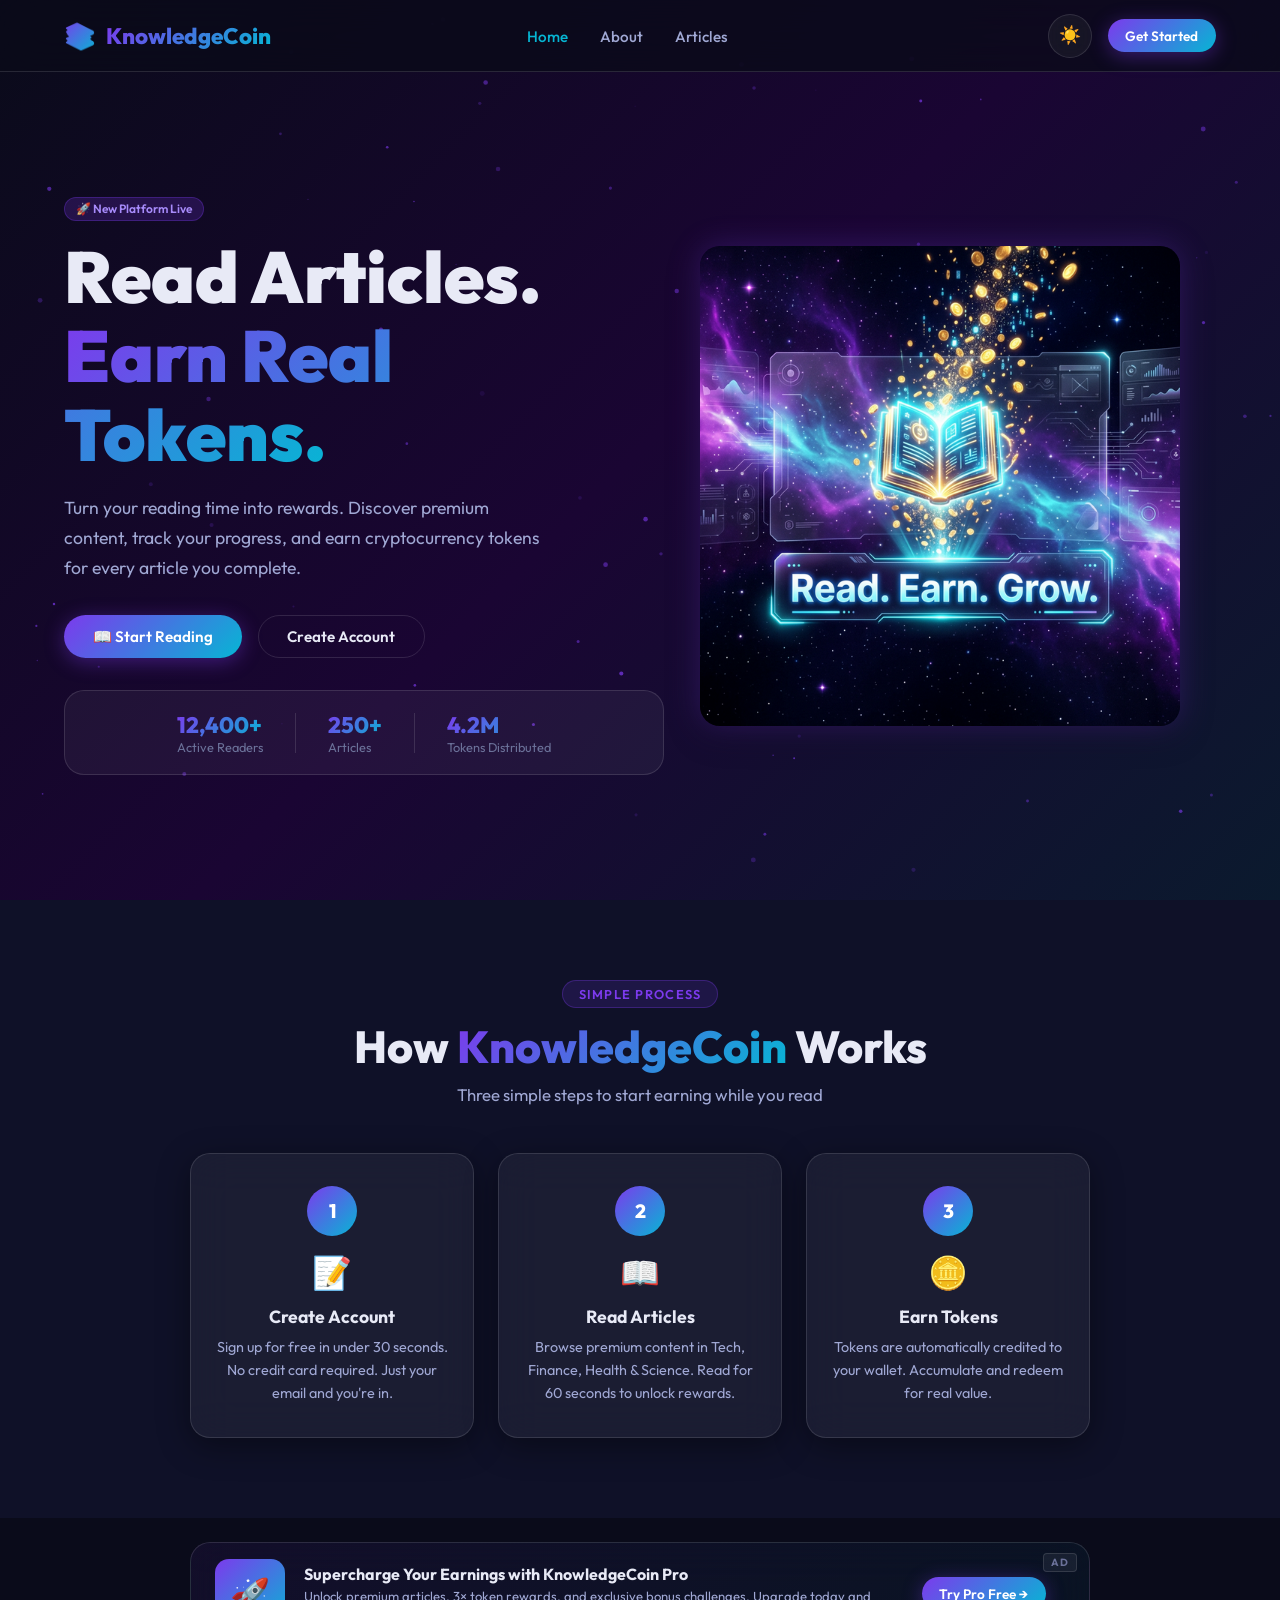
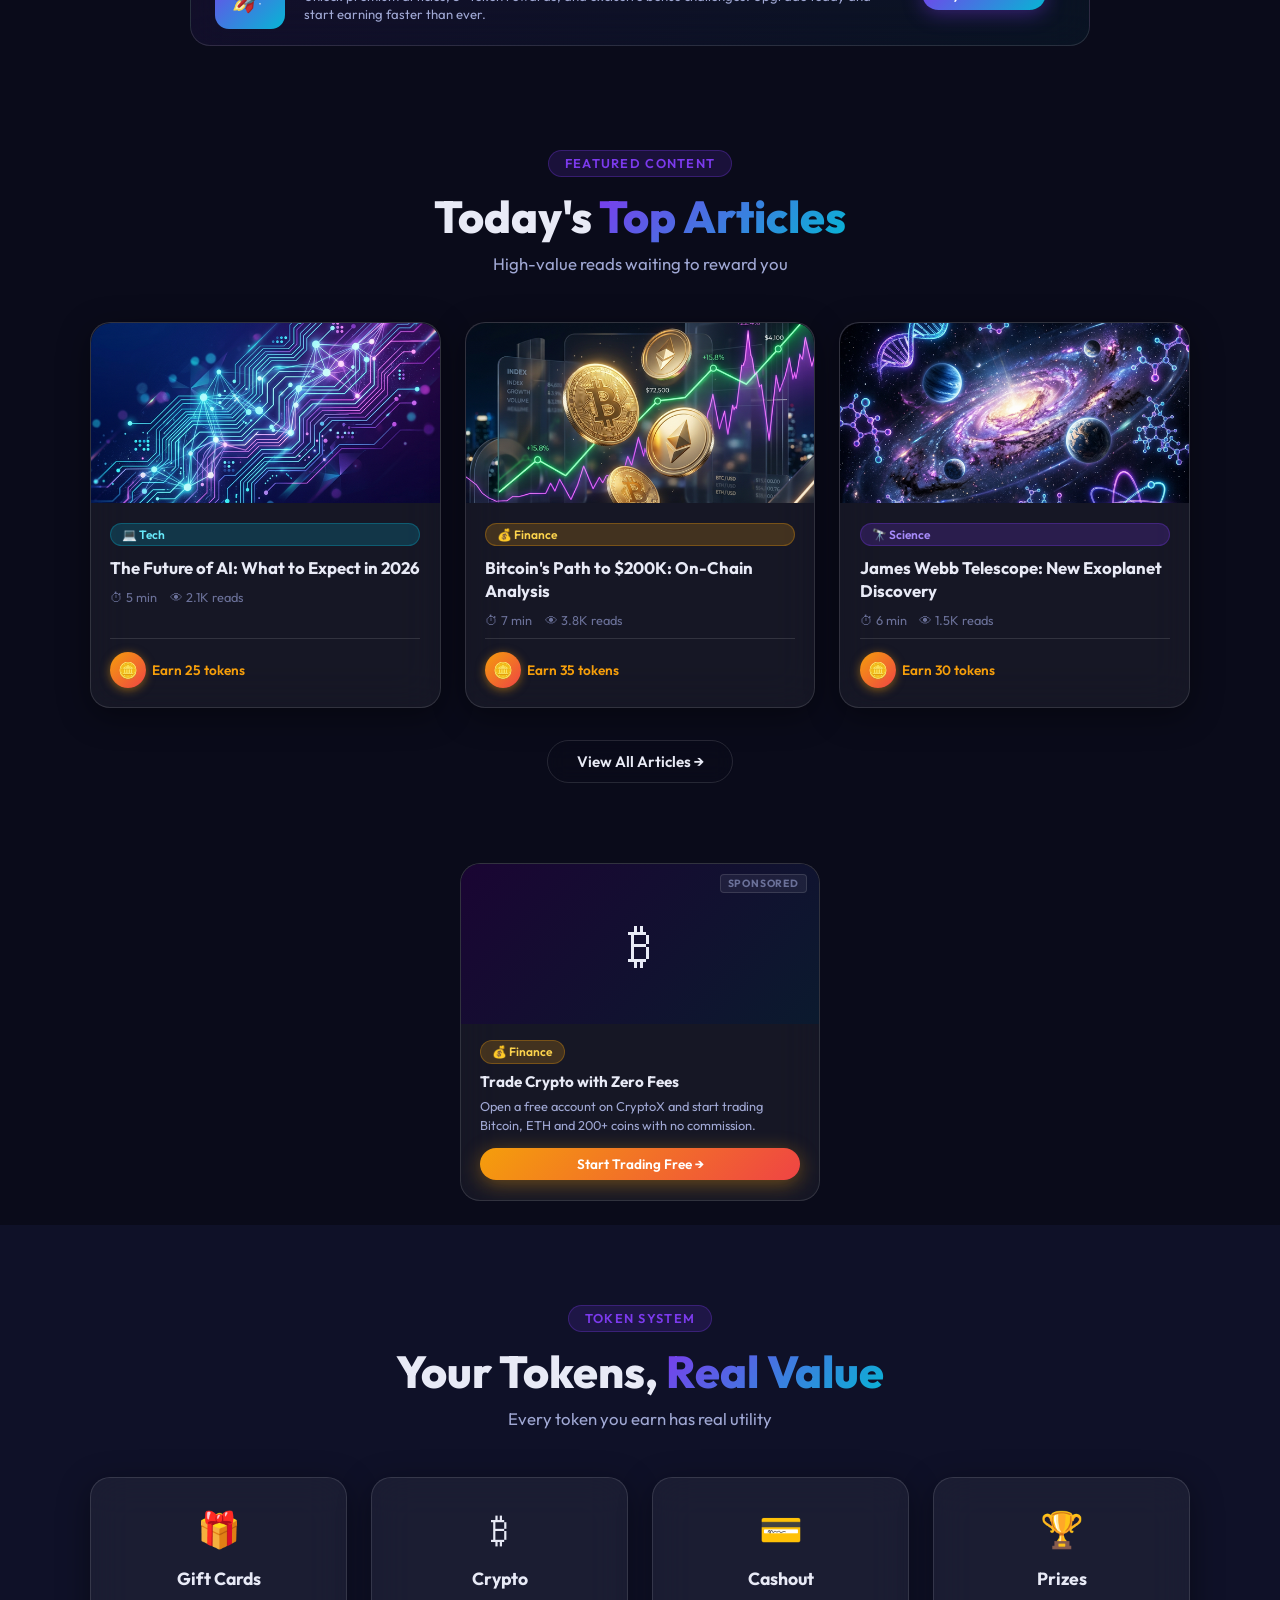
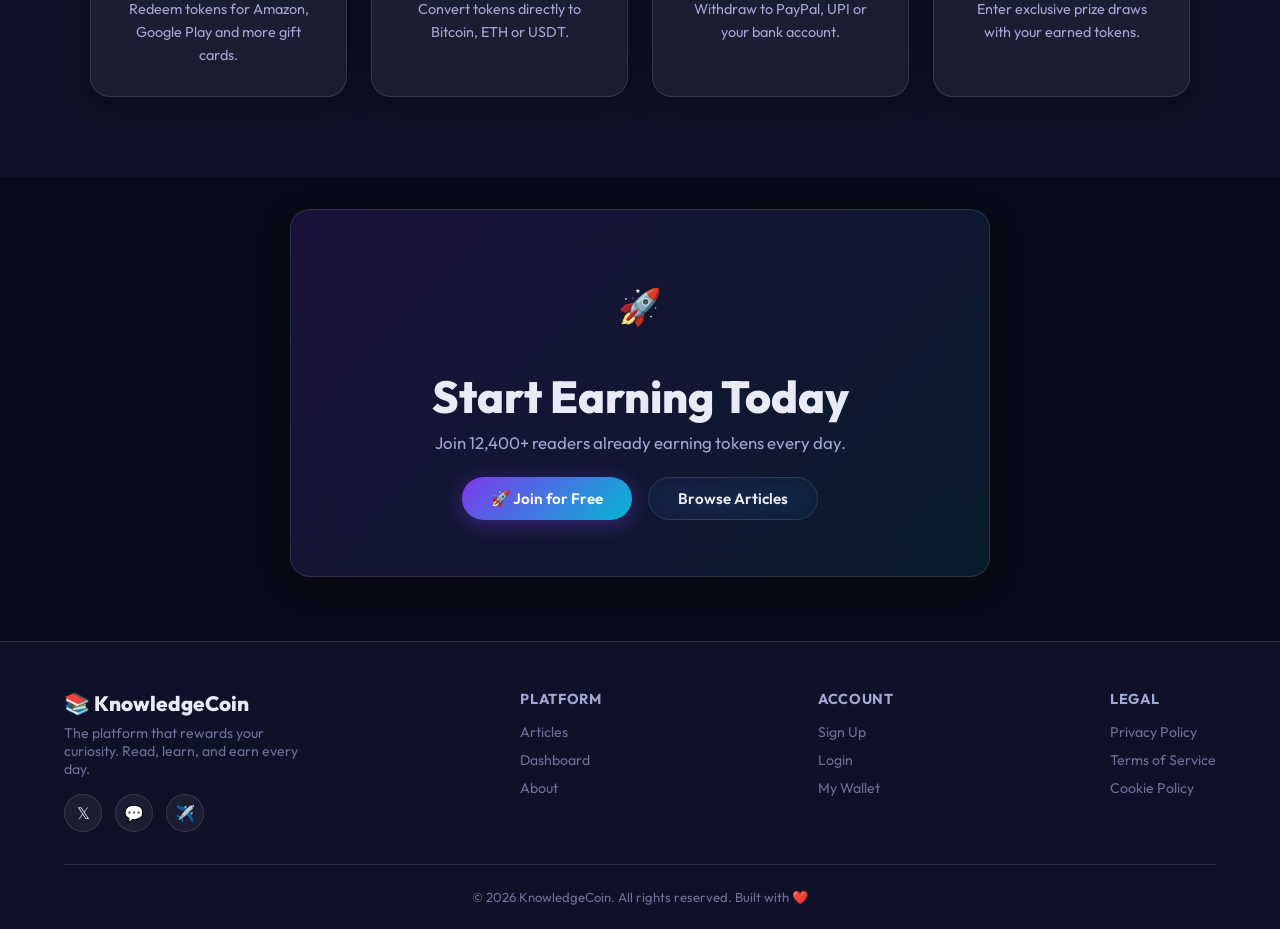
==== index.html @ c3eacf13 "Initial commit of Read2Earn website with AdSense integration" ====
<!DOCTYPE html>
<html lang="en" data-theme="dark">
<head>
  <meta charset="UTF-8" />
  <meta name="viewport" content="width=device-width, initial-scale=1.0" />
  <title>KnowledgeCoin — Read. Earn. Grow.</title>
  <meta name="description" content="Read articles and earn real tokens. Join KnowledgeCoin and get rewarded for every minute you spend reading." />
  <link rel="stylesheet" href="style.css" />
  <script src="js/theme.js"></script>
  <!-- Google AdSense Auto-Ads (Replace ca-pub with yours) -->
  <script async src="https://pagead2.googlesyndication.com/pagead/js/adsbygoogle.js?client=ca-pub-XXXXXXXXXXXXXXXX" crossorigin="anonymous"></script>
</head>
<body>

<!-- ── NAV ─────────────────────────────────────── -->
<nav class="nav">
  <a class="nav-brand" href="index.html">
    <span class="logo-icon">📚</span>
    <span>KnowledgeCoin</span>
  </a>
  <ul class="nav-links" id="nav-links">
    <li><a href="index.html" class="active">Home</a></li>
    <li><a href="about.html">About</a></li>
    <li><a href="articles.html">Articles</a></li>
    <li><a href="dashboard.html" id="nav-dashboard">Dashboard</a></li>
    <li><a href="#" id="nav-logout" style="color:#f87171">Logout</a></li>
  </ul>
  <div class="nav-actions">
    <button class="theme-btn" id="theme-btn" onclick="toggleTheme()" title="Toggle Theme">☀️</button>
    <a href="auth.html" class="btn btn-primary btn-sm" id="nav-login">Get Started</a>
    <div class="hamburger" id="hamburger"><span></span><span></span><span></span></div>
  </div>
</nav>

<!-- ── HERO ─────────────────────────────────────── -->
<section class="hero">
  <canvas id="hero-canvas"></canvas>
  <div class="hero-content slide-up">
    <div class="hero-tag">
      <span class="badge badge-purple">🚀 New Platform Live</span>
    </div>
    <h1>Read Articles.<br><span class="gradient-text">Earn Real Tokens.</span></h1>
    <p>Turn your reading time into rewards. Discover premium content, track your progress, and earn cryptocurrency tokens for every article you complete.</p>
    <div class="hero-actions">
      <a href="articles.html" class="btn btn-primary">📖 Start Reading</a>
      <a href="auth.html"     class="btn btn-outline">Create Account</a>
    </div>
    <div class="mt-4">
      <div class="stats-bar">
        <div class="stat-item">
          <div>
            <div class="stat-val gradient-text">12,400+</div>
            <div class="stat-lbl">Active Readers</div>
          </div>
        </div>
        <div class="stat-divider"></div>
        <div class="stat-item">
          <div>
            <div class="stat-val gradient-text">250+</div>
            <div class="stat-lbl">Articles</div>
          </div>
        </div>
        <div class="stat-divider"></div>
        <div class="stat-item">
          <div>
            <div class="stat-val gradient-text">4.2M</div>
            <div class="stat-lbl">Tokens Distributed</div>
          </div>
        </div>
      </div>
    </div>
  </div>
  <div class="hero-visual">
    <div class="hero-img-wrap">
      <img src="images/hero_banner.png" alt="KnowledgeCoin Platform" />
    </div>
  </div>
</section>

<!-- ── HOW IT WORKS ──────────────────────────────── -->
<section class="section" style="background: var(--bg-alt);">
  <div class="section-header">
    <span class="section-label">Simple Process</span>
    <h2 class="section-title">How <span class="gradient-text">KnowledgeCoin</span> Works</h2>
    <p class="section-subtitle">Three simple steps to start earning while you read</p>
  </div>
  <div class="grid-3" style="max-width:900px;margin:0 auto;">
    <div class="glass-card step-card">
      <div class="step-num">1</div>
      <div class="step-icon">📝</div>
      <h3>Create Account</h3>
      <p>Sign up for free in under 30 seconds. No credit card required. Just your email and you're in.</p>
    </div>
    <div class="glass-card step-card">
      <div class="step-num">2</div>
      <div class="step-icon">📖</div>
      <h3>Read Articles</h3>
      <p>Browse premium content in Tech, Finance, Health & Science. Read for 60 seconds to unlock rewards.</p>
    </div>
    <div class="glass-card step-card">
      <div class="step-num">3</div>
      <div class="step-icon">🪙</div>
      <h3>Earn Tokens</h3>
      <p>Tokens are automatically credited to your wallet. Accumulate and redeem for real value.</p>
    </div>
  </div>
</section>

<!-- ── AD: LEADERBOARD BANNER (between How-It-Works & Articles) ── -->
<!-- Replace data-ad-client and data-ad-slot with your AdSense/AdMob IDs -->
<div class="ad-section">
  <div class="ad-wrap ad-leaderboard" onclick="window.open('#','_blank')" style="cursor:pointer;">
    <span class="ad-label">Ad</span>
    <div class="ad-icon">🚀</div>
    <div class="ad-content">
      <div class="ad-title">Supercharge Your Earnings with KnowledgeCoin Pro</div>
      <div class="ad-desc">Unlock premium articles, 3× token rewards, and exclusive bonus challenges. Upgrade today and start earning faster than ever.</div>
    </div>
    <div class="ad-cta">
      <a href="auth.html" class="btn btn-primary btn-sm">Try Pro Free →</a>
    </div>
    <!-- Real AdSense Slot -->
    <ins class="adsbygoogle"
         style="display:block"
         data-ad-client="ca-pub-XXXXXXXXXXXXXXXX"
         data-ad-slot="XXXXXXXXXX"
         data-ad-format="auto"
         data-full-width-responsive="true"></ins>
    <script>
         (adsbygoogle = window.adsbygoogle || []).push({});
    </script>
  </div>
</div>

<!-- ── FEATURED ARTICLES PREVIEW ─────────────────── -->
<section class="section">
  <div class="section-header">
    <span class="section-label">Featured Content</span>
    <h2 class="section-title">Today's <span class="gradient-text">Top Articles</span></h2>
    <p class="section-subtitle">High-value reads waiting to reward you</p>
  </div>
  <div class="grid-3" style="max-width:1100px;margin:0 auto 2rem;">
    <a href="reader.html?id=art1" class="glass-card article-card">
      <div class="card-img-wrap"><img src="images/article_tech.png" class="card-img" alt="Tech article" /></div>
      <div class="card-body">
        <span class="badge badge-cyan">💻 Tech</span>
        <div class="card-title">The Future of AI: What to Expect in 2026</div>
        <div class="card-meta"><span>⏱ 5 min</span><span>👁 2.1K reads</span></div>
        <div class="card-reward"><div class="coin">🪙</div><span>Earn 25 tokens</span></div>
      </div>
    </a>
    <a href="reader.html?id=art2" class="glass-card article-card">
      <div class="card-img-wrap"><img src="images/article_finance.png" class="card-img" alt="Finance article" /></div>
      <div class="card-body">
        <span class="badge badge-gold">💰 Finance</span>
        <div class="card-title">Bitcoin's Path to $200K: On-Chain Analysis</div>
        <div class="card-meta"><span>⏱ 7 min</span><span>👁 3.8K reads</span></div>
        <div class="card-reward"><div class="coin">🪙</div><span>Earn 35 tokens</span></div>
      </div>
    </a>
    <a href="reader.html?id=art3" class="glass-card article-card">
      <div class="card-img-wrap"><img src="images/article_science.png" class="card-img" alt="Science article" /></div>
      <div class="card-body">
        <span class="badge badge-purple">🔭 Science</span>
        <div class="card-title">James Webb Telescope: New Exoplanet Discovery</div>
        <div class="card-meta"><span>⏱ 6 min</span><span>👁 1.5K reads</span></div>
        <div class="card-reward"><div class="coin">🪙</div><span>Earn 30 tokens</span></div>
      </div>
    </a>
  </div>
  <div class="text-center">
    <a href="articles.html" class="btn btn-outline">View All Articles →</a>
  </div>
</section>

<!-- ── AD: RECTANGLE DISPLAY (between article grid & token section) ── -->
<div class="ad-section" style="padding-top:0;">
  <div class="ad-wrap ad-rectangle" onclick="window.open('#','_blank')" style="cursor:pointer;">
    <span class="ad-label">Sponsored</span>
    <div class="ad-img-placeholder">₿</div>
    <div class="ad-body">
      <div class="ad-badge"><span class="badge badge-gold">💰 Finance</span></div>
      <div class="ad-title">Trade Crypto with Zero Fees</div>
      <div class="ad-desc">Open a free account on CryptoX and start trading Bitcoin, ETH and 200+ coins with no commission.</div>
      <a href="#" class="btn btn-gold btn-sm w-full" style="justify-content:center;">Start Trading Free →</a>
    </div>
    <!-- Real AdSense Slot -->
    <ins class="adsbygoogle"
         style="display:block"
         data-ad-client="ca-pub-XXXXXXXXXXXXXXXX"
         data-ad-slot="YYYYYYYYYY"
         data-ad-format="rectangle"></ins>
    <script>
         (adsbygoogle = window.adsbygoogle || []).push({});
    </script>
  </div>
</div>

<!-- ── TOKEN HIGHLIGHTS ──────────────────────────── -->
<section class="section" style="background: var(--bg-alt);">
  <div class="section-header">
    <span class="section-label">Token System</span>
    <h2 class="section-title">Your Tokens, <span class="gradient-text">Real Value</span></h2>
    <p class="section-subtitle">Every token you earn has real utility</p>
  </div>
  <div class="grid-4" style="max-width:1100px;margin:0 auto;">
    <div class="glass-card feature-card text-center">
      <div class="feature-icon">🎁</div>
      <h3>Gift Cards</h3>
      <p>Redeem tokens for Amazon, Google Play and more gift cards.</p>
    </div>
    <div class="glass-card feature-card text-center">
      <div class="feature-icon">₿</div>
      <h3>Crypto</h3>
      <p>Convert tokens directly to Bitcoin, ETH or USDT.</p>
    </div>
    <div class="glass-card feature-card text-center">
      <div class="feature-icon">💳</div>
      <h3>Cashout</h3>
      <p>Withdraw to PayPal, UPI or your bank account.</p>
    </div>
    <div class="glass-card feature-card text-center">
      <div class="feature-icon">🏆</div>
      <h3>Prizes</h3>
      <p>Enter exclusive prize draws with your earned tokens.</p>
    </div>
  </div>
</section>

<!-- ── CTA BANNER ────────────────────────────────── -->
<section class="section" style="padding-top:2rem;padding-bottom:4rem;">
  <div class="glass-card" style="padding:3.5rem;text-align:center;max-width:700px;margin:0 auto;background:linear-gradient(135deg, rgba(124,58,237,0.15), rgba(6,182,212,0.1));">
    <div class="coin-xl flex-center" style="margin:0 auto 1.5rem;">🚀</div>
    <h2 class="section-title">Start Earning Today</h2>
    <p class="section-subtitle mt-1">Join 12,400+ readers already earning tokens every day.</p>
    <div class="mt-3" style="display:flex;gap:1rem;justify-content:center;flex-wrap:wrap;">
      <a href="auth.html"     class="btn btn-primary">🚀 Join for Free</a>
      <a href="articles.html" class="btn btn-outline">Browse Articles</a>
    </div>
  </div>
</section>

<!-- ── FOOTER ────────────────────────────────────── -->
<footer class="footer">
  <div class="footer-top">
    <div class="footer-brand">
      <h3>📚 KnowledgeCoin</h3>
      <p>The platform that rewards your curiosity. Read, learn, and earn every day.</p>
      <div class="footer-social">
        <a class="social-btn" href="#" title="Twitter">𝕏</a>
        <a class="social-btn" href="#" title="Discord">💬</a>
        <a class="social-btn" href="#" title="Telegram">✈️</a>
      </div>
    </div>
    <div class="footer-col">
      <h4>Platform</h4>
      <ul>
        <li><a href="articles.html">Articles</a></li>
        <li><a href="dashboard.html">Dashboard</a></li>
        <li><a href="about.html">About</a></li>
      </ul>
    </div>
    <div class="footer-col">
      <h4>Account</h4>
      <ul>
        <li><a href="auth.html">Sign Up</a></li>
        <li><a href="auth.html">Login</a></li>
        <li><a href="dashboard.html">My Wallet</a></li>
      </ul>
    </div>
    <div class="footer-col">
      <h4>Legal</h4>
      <ul>
        <li><a href="#">Privacy Policy</a></li>
        <li><a href="#">Terms of Service</a></li>
        <li><a href="#">Cookie Policy</a></li>
      </ul>
    </div>
  </div>
  <div class="footer-bottom">
    <p>© 2026 KnowledgeCoin. All rights reserved. Built with ❤️</p>
  </div>
</footer>

<!-- ── AD: STICKY BOTTOM BANNER (mobile only) ── -->
<div class="ad-sticky-bottom" id="sticky-ad">
  <div class="ad-sticky-icon">🎓</div>
  <div class="ad-sticky-text">
    <div class="ad-title">Learn & Earn — Premium Courses</div>
    <div class="ad-desc">Sponsored · Enroll in 500+ expert-led courses and earn tokens</div>
  </div>
  <a href="#" class="btn btn-primary btn-sm">Enroll Free</a>
  <button class="ad-close" onclick="document.getElementById('sticky-ad').remove()" aria-label="Close ad">✕</button>
  <!-- Real AdSense Slot -->
  <ins class="adsbygoogle"
       style="display:inline-block;width:320px;height:50px"
       data-ad-client="ca-pub-XXXXXXXXXXXXXXXX"
       data-ad-slot="ZZZZZZZZZZ"></ins>
  <script>
       (adsbygoogle = window.adsbygoogle || []).push({});
  </script>
</div>

<script src="js/nav.js"></script>
<script>
// ── Particle Canvas ───────────────────────────────
const canvas = document.getElementById('hero-canvas');
const ctx = canvas.getContext('2d');
let particles = [];

function resize() { canvas.width = window.innerWidth; canvas.height = window.innerHeight; }
resize();
window.addEventListener('resize', resize);

for (let i = 0; i < 80; i++) {
  particles.push({
    x: Math.random() * window.innerWidth,
    y: Math.random() * window.innerHeight,
    r: Math.random() * 2 + 0.5,
    dx: (Math.random() - 0.5) * 0.4,
    dy: (Math.random() - 0.5) * 0.4,
    o: Math.random() * 0.6 + 0.1
  });
}

function drawParticles() {
  ctx.clearRect(0, 0, canvas.width, canvas.height);
  particles.forEach(p => {
    ctx.beginPath();
    ctx.arc(p.x, p.y, p.r, 0, Math.PI * 2);
    ctx.fillStyle = `rgba(124,58,237,${p.o})`;
    ctx.fill();
    p.x += p.dx; p.y += p.dy;
    if (p.x < 0 || p.x > canvas.width)  p.dx *= -1;
    if (p.y < 0 || p.y > canvas.height) p.dy *= -1;
  });
  requestAnimationFrame(drawParticles);
}
drawParticles();
</script>
</body>
</html>
---- style.css ----
@import url('https://fonts.googleapis.com/css2?family=Outfit:wght@300;400;500;600;700;800;900&display=swap');

/* ─── CSS TOKENS ────────────────────────────── */
:root {
  --bg-base:       #0a0b1a;
  --bg-alt:        #0f1128;
  --bg-card:       rgba(255,255,255,0.05);
  --border-glass:  rgba(255,255,255,0.12);
  --text-primary:  #e8eaf6;
  --text-secondary:#a0a8d4;
  --text-muted:    #6b7199;
  --accent-purple: #7c3aed;
  --accent-cyan:   #06b6d4;
  --accent-gold:   #f59e0b;
  --accent-pink:   #ec4899;
  --gradient-hero: linear-gradient(135deg, #0a0b1a 0%, #1a0533 50%, #0b1a2e 100%);
  --gradient-btn:  linear-gradient(135deg, #7c3aed, #06b6d4);
  --gradient-gold: linear-gradient(135deg, #f59e0b, #ef4444);
  --shadow-glow:   0 0 30px rgba(124,58,237,0.3);
  --shadow-card:   0 8px 32px rgba(0,0,0,0.4);
  --radius-card:   20px;
  --radius-btn:    50px;
  --nav-height:    72px;
  --transition:    0.3s cubic-bezier(0.4,0,0.2,1);
}

[data-theme="light"] {
  --bg-base:       #f0f2ff;
  --bg-alt:        #e8ecff;
  --bg-card:       rgba(255,255,255,0.7);
  --border-glass:  rgba(124,58,237,0.15);
  --text-primary:  #1a1a3e;
  --text-secondary:#4a4a8a;
  --text-muted:    #8888bb;
  --gradient-hero: linear-gradient(135deg, #e8ecff 0%, #f0e8ff 50%, #e8f4ff 100%);
  --shadow-glow:   0 0 30px rgba(124,58,237,0.15);
  --shadow-card:   0 8px 32px rgba(124,58,237,0.12);
}

/* ─── RESET ─────────────────────────────────── */
*, *::before, *::after { box-sizing: border-box; margin: 0; padding: 0; }
html { scroll-behavior: smooth; }
body {
  font-family: 'Outfit', sans-serif;
  background: var(--bg-base);
  color: var(--text-primary);
  min-height: 100vh;
  overflow-x: hidden;
  transition: background var(--transition), color var(--transition);
}
a { color: inherit; text-decoration: none; }
img { max-width: 100%; display: block; }
ul { list-style: none; }

/* ─── SCROLLBAR ──────────────────────────────── */
::-webkit-scrollbar { width: 6px; }
::-webkit-scrollbar-track { background: var(--bg-base); }
::-webkit-scrollbar-thumb { background: var(--accent-purple); border-radius: 3px; }

/* ─── NAV ────────────────────────────────────── */
.nav {
  position: fixed; top: 0; left: 0; right: 0; z-index: 1000;
  height: var(--nav-height);
  display: flex; align-items: center; justify-content: space-between;
  padding: 0 5%;
  background: rgba(10,11,26,0.8);
  backdrop-filter: blur(20px);
  border-bottom: 1px solid var(--border-glass);
  transition: background var(--transition);
}
[data-theme="light"] .nav { background: rgba(240,242,255,0.85); }

.nav-brand {
  display: flex; align-items: center; gap: 10px;
  font-size: 1.4rem; font-weight: 800;
}
.nav-brand .logo-icon { font-size: 1.6rem; }
.nav-brand span { background: var(--gradient-btn); -webkit-background-clip: text; -webkit-text-fill-color: transparent; }

.nav-links { display: flex; align-items: center; gap: 2rem; }
.nav-links a {
  font-size: 0.95rem; font-weight: 500; color: var(--text-secondary);
  transition: color var(--transition);
  position: relative; padding-bottom: 2px;
}
.nav-links a::after {
  content: ''; position: absolute; bottom: -2px; left: 0; width: 0; height: 2px;
  background: var(--gradient-btn); border-radius: 2px;
  transition: width var(--transition);
}
.nav-links a:hover { color: var(--text-primary); }
.nav-links a:hover::after { width: 100%; }
.nav-links a.active { color: var(--accent-cyan); }

.nav-actions { display: flex; align-items: center; gap: 1rem; }

/* Theme Toggle */
.theme-btn {
  width: 44px; height: 44px; border-radius: 50%;
  border: 1px solid var(--border-glass);
  background: var(--bg-card);
  cursor: pointer; display: flex; align-items: center; justify-content: center;
  font-size: 1.1rem; transition: all var(--transition);
  backdrop-filter: blur(10px);
}
.theme-btn:hover { background: var(--accent-purple); border-color: var(--accent-purple); transform: rotate(20deg); }

/* Hamburger */
.hamburger { display: none; flex-direction: column; gap: 5px; cursor: pointer; padding: 4px; }
.hamburger span { display: block; width: 24px; height: 2px; background: var(--text-primary); border-radius: 2px; transition: all var(--transition); }

/* ─── BUTTONS ────────────────────────────────── */
.btn {
  display: inline-flex; align-items: center; gap: 8px;
  padding: 0.7rem 1.8rem; border-radius: var(--radius-btn);
  font-family: 'Outfit', sans-serif; font-size: 0.95rem; font-weight: 600;
  cursor: pointer; border: none; transition: all var(--transition);
  text-decoration: none; white-space: nowrap;
}
.btn-primary {
  background: var(--gradient-btn);
  color: #fff;
  box-shadow: 0 4px 20px rgba(124,58,237,0.4);
}
.btn-primary:hover { transform: translateY(-2px); box-shadow: 0 8px 30px rgba(124,58,237,0.6); }

.btn-outline {
  background: transparent;
  color: var(--text-primary);
  border: 1px solid var(--border-glass);
  backdrop-filter: blur(10px);
}
.btn-outline:hover { border-color: var(--accent-cyan); color: var(--accent-cyan); background: rgba(6,182,212,0.08); }

.btn-gold {
  background: var(--gradient-gold);
  color: #fff;
  box-shadow: 0 4px 20px rgba(245,158,11,0.4);
}
.btn-gold:hover { transform: translateY(-2px); box-shadow: 0 8px 30px rgba(245,158,11,0.6); }

.btn-sm { padding: 0.45rem 1.1rem; font-size: 0.85rem; }

/* ─── GLASSMORPHISM CARD ─────────────────────── */
.glass-card {
  background: var(--bg-card);
  border: 1px solid var(--border-glass);
  border-radius: var(--radius-card);
  backdrop-filter: blur(20px);
  box-shadow: var(--shadow-card);
  transition: transform var(--transition), box-shadow var(--transition);
}
.glass-card:hover { transform: translateY(-4px); box-shadow: var(--shadow-glow), var(--shadow-card); }

/* ─── SECTION LAYOUT ─────────────────────────── */
.section { padding: 5rem 5%; }
.section-header { text-align: center; margin-bottom: 3rem; }
.section-label {
  display: inline-block; padding: 0.3rem 1rem; border-radius: 20px;
  background: rgba(124,58,237,0.15); border: 1px solid rgba(124,58,237,0.3);
  color: var(--accent-purple); font-size: 0.8rem; font-weight: 600;
  letter-spacing: 0.1em; text-transform: uppercase; margin-bottom: 0.8rem;
}
.section-title { font-size: clamp(1.8rem, 4vw, 2.8rem); font-weight: 800; line-height: 1.2; }
.section-subtitle { color: var(--text-secondary); margin-top: 0.6rem; font-size: 1.05rem; }

.gradient-text {
  background: var(--gradient-btn); -webkit-background-clip: text; -webkit-text-fill-color: transparent;
}

/* ─── GRID ───────────────────────────────────── */
.grid-3 { display: grid; grid-template-columns: repeat(3,1fr); gap: 1.5rem; }
.grid-4 { display: grid; grid-template-columns: repeat(4,1fr); gap: 1.5rem; }
.grid-2 { display: grid; grid-template-columns: repeat(2,1fr); gap: 1.5rem; }

/* ─── BADGE / TAG ────────────────────────────── */
.badge {
  display: inline-flex; align-items: center; gap: 4px;
  padding: 0.2rem 0.7rem; border-radius: 20px; font-size: 0.75rem; font-weight: 600;
}
.badge-purple { background: rgba(124,58,237,0.2); color: #a78bfa; border: 1px solid rgba(124,58,237,0.3); }
.badge-cyan   { background: rgba(6,182,212,0.2);  color: #67e8f9; border: 1px solid rgba(6,182,212,0.3); }
.badge-gold   { background: rgba(245,158,11,0.2); color: #fcd34d; border: 1px solid rgba(245,158,11,0.3); }
.badge-green  { background: rgba(16,185,129,0.2); color: #6ee7b7; border: 1px solid rgba(16,185,129,0.3); }
.badge-pink   { background: rgba(236,72,153,0.2); color: #f9a8d4; border: 1px solid rgba(236,72,153,0.3); }

/* ─── STATS BAR ──────────────────────────────── */
.stats-bar {
  display: flex; align-items: center; justify-content: center; flex-wrap: wrap;
  gap: 0.5rem 2rem; padding: 1.2rem 2rem;
  background: var(--bg-card); border: 1px solid var(--border-glass);
  border-radius: var(--radius-card); backdrop-filter: blur(20px);
}
.stat-item { display: flex; align-items: center; gap: 0.6rem; }
.stat-item .stat-val { font-size: 1.4rem; font-weight: 800; }
.stat-item .stat-lbl { font-size: 0.8rem; color: var(--text-muted); }
.stat-divider { width: 1px; height: 40px; background: var(--border-glass); }

/* ─── COIN / TOKEN ───────────────────────────── */
.coin {
  display: inline-flex; align-items: center; justify-content: center;
  width: 36px; height: 36px; border-radius: 50%;
  background: var(--gradient-gold);
  font-size: 1rem; font-weight: 800; color: #fff;
  box-shadow: 0 2px 10px rgba(245,158,11,0.5);
}
.coin-lg { width: 60px; height: 60px; font-size: 1.8rem; }
.coin-xl { width: 80px; height: 80px; font-size: 2.2rem; }

/* ─── PROGRESS BAR ───────────────────────────── */
.progress-track {
  width: 100%; height: 8px; background: rgba(255,255,255,0.08);
  border-radius: 4px; overflow: hidden;
}
.progress-fill {
  height: 100%; border-radius: 4px;
  background: var(--gradient-btn);
  transition: width 0.4s ease;
  position: relative;
}
.progress-fill::after {
  content: ''; position: absolute; right: 0; top: 0; bottom: 0;
  width: 12px; background: rgba(255,255,255,0.4); border-radius: 4px;
  animation: shimmer 1.5s infinite;
}
@keyframes shimmer { 0%,100%{opacity:0} 50%{opacity:1} }

/* Reading Progress (sticky) */
#reading-progress-bar {
  position: fixed; top: var(--nav-height); left: 0; z-index: 999;
  height: 4px; width: 0%; background: var(--gradient-btn);
  transition: width 0.1s linear;
}

/* ─── FLOATING POINTS POPUP ──────────────────── */
.points-popup {
  position: fixed; z-index: 9999;
  display: flex; align-items: center; gap: 6px;
  padding: 0.5rem 1.2rem; border-radius: 50px;
  background: var(--gradient-gold);
  color: #fff; font-weight: 700; font-size: 1rem;
  box-shadow: 0 4px 20px rgba(245,158,11,0.6);
  pointer-events: none;
  animation: floatUp 2s ease forwards;
}
@keyframes floatUp {
  0%   { opacity:0; transform: translateY(0) scale(0.8); }
  20%  { opacity:1; transform: translateY(-10px) scale(1.05); }
  80%  { opacity:1; transform: translateY(-60px) scale(1); }
  100% { opacity:0; transform: translateY(-80px) scale(0.9); }
}

/* ─── ARTICLE CARD ───────────────────────────── */
.article-card {
  display: flex; flex-direction: column; overflow: hidden;
  cursor: pointer;
}
.article-card .card-img {
  width: 100%; height: 180px; object-fit: cover;
  border-radius: var(--radius-card) var(--radius-card) 0 0;
  transition: transform 0.4s ease;
}
.article-card:hover .card-img { transform: scale(1.04); }
.card-img-wrap { overflow: hidden; border-radius: var(--radius-card) var(--radius-card) 0 0; }
.article-card .card-body { padding: 1.2rem; flex: 1; display: flex; flex-direction: column; gap: 0.6rem; }
.article-card .card-title { font-size: 1.05rem; font-weight: 700; line-height: 1.4; }
.article-card .card-meta { display: flex; align-items: center; gap: 0.8rem; font-size: 0.8rem; color: var(--text-muted); flex-wrap: wrap; }
.article-card .card-reward { display: flex; align-items: center; gap: 6px; margin-top: auto; padding-top: 0.8rem; border-top: 1px solid var(--border-glass); }
.article-card .card-reward span { font-size: 0.85rem; color: var(--accent-gold); font-weight: 600; }

/* ─── WALLET CARD ────────────────────────────── */
.wallet-card { padding: 2rem; text-align: center; }
.wallet-balance { font-size: 3rem; font-weight: 900; }
.wallet-label { color: var(--text-muted); font-size: 0.9rem; margin-top: 0.3rem; }
.wallet-change { display: inline-flex; align-items: center; gap: 4px; color: #6ee7b7; font-size: 0.85rem; font-weight: 600; margin-top: 0.5rem; }

/* ─── TIMER WIDGET ───────────────────────────── */
.timer-widget {
  display: inline-flex; align-items: center; gap: 10px;
  padding: 0.6rem 1.2rem; border-radius: 50px;
  background: var(--bg-card); border: 1px solid var(--border-glass);
  backdrop-filter: blur(10px);
  font-size: 0.9rem; color: var(--text-secondary);
}
.timer-widget .timer-val { font-weight: 700; color: var(--accent-cyan); font-size: 1rem; }

/* ─── FORM ───────────────────────────────────── */
.form-group { display: flex; flex-direction: column; gap: 0.4rem; }
.form-label { font-size: 0.9rem; font-weight: 600; color: var(--text-secondary); }
.form-input {
  width: 100%; padding: 0.85rem 1.1rem;
  background: rgba(255,255,255,0.06); border: 1px solid var(--border-glass);
  border-radius: 12px; color: var(--text-primary);
  font-family: 'Outfit', sans-serif; font-size: 0.95rem;
  transition: border-color var(--transition), box-shadow var(--transition);
  outline: none;
}
.form-input:focus { border-color: var(--accent-purple); box-shadow: 0 0 0 3px rgba(124,58,237,0.15); }
.form-input::placeholder { color: var(--text-muted); }
.form-error { font-size: 0.8rem; color: #f87171; display: none; }
.form-error.show { display: block; }

/* ─── TABS ───────────────────────────────────── */
.tab-strip { display: flex; gap: 0.5rem; padding: 0.3rem; background: rgba(255,255,255,0.05); border-radius: 12px; }
.tab-btn {
  flex: 1; padding: 0.6rem 1rem; border-radius: 10px; border: none;
  background: transparent; color: var(--text-secondary);
  font-family: 'Outfit', sans-serif; font-weight: 600; font-size: 0.9rem;
  cursor: pointer; transition: all var(--transition);
}
.tab-btn.active { background: var(--gradient-btn); color: #fff; }

/* ─── CATEGORY FILTER ────────────────────────── */
.filter-bar { display: flex; gap: 0.6rem; flex-wrap: wrap; align-items: center; }
.filter-chip {
  padding: 0.4rem 1.1rem; border-radius: 50px; border: 1px solid var(--border-glass);
  background: var(--bg-card); color: var(--text-secondary);
  font-family: 'Outfit', sans-serif; font-size: 0.85rem; font-weight: 500;
  cursor: pointer; transition: all var(--transition); backdrop-filter: blur(10px);
}
.filter-chip:hover, .filter-chip.active { background: var(--accent-purple); border-color: var(--accent-purple); color: #fff; }

/* Search */
.search-wrap { position: relative; }
.search-input {
  padding: 0.65rem 1rem 0.65rem 2.6rem;
  background: var(--bg-card); border: 1px solid var(--border-glass);
  border-radius: 50px; color: var(--text-primary);
  font-family: 'Outfit', sans-serif; font-size: 0.9rem; width: 240px;
  outline: none; transition: border-color var(--transition);
}
.search-input:focus { border-color: var(--accent-cyan); }
.search-icon { position: absolute; left: 0.9rem; top: 50%; transform: translateY(-50%); font-size: 0.9rem; color: var(--text-muted); }

/* ─── HERO ───────────────────────────────────── */
.hero {
  min-height: 100vh; display: flex; align-items: center;
  background: var(--gradient-hero); position: relative; overflow: hidden;
  padding: 0 5%; padding-top: var(--nav-height);
}
#hero-canvas { position: absolute; inset: 0; pointer-events: none; }
.hero-content { position: relative; z-index: 1; max-width: 600px; }
.hero-content .hero-tag { margin-bottom: 1rem; }
.hero-content h1 { font-size: clamp(2.5rem, 6vw, 4.5rem); font-weight: 900; line-height: 1.1; margin-bottom: 1.2rem; }
.hero-content p { font-size: 1.1rem; color: var(--text-secondary); margin-bottom: 2rem; max-width: 480px; line-height: 1.7; }
.hero-actions { display: flex; gap: 1rem; flex-wrap: wrap; }

.hero-visual { position: relative; z-index: 1; flex: 1; display: flex; justify-content: center; align-items: center; }
.hero-img-wrap {
  width: clamp(280px, 40vw, 480px); border-radius: var(--radius-card);
  overflow: hidden; box-shadow: var(--shadow-glow), var(--shadow-card);
  animation: float 4s ease-in-out infinite;
}
@keyframes float { 0%,100%{transform:translateY(0)} 50%{transform:translateY(-16px)} }

/* ─── HOW IT WORKS ───────────────────────────── */
.step-card { padding: 2rem 1.5rem; text-align: center; }
.step-num {
  width: 50px; height: 50px; border-radius: 50%; margin: 0 auto 1rem;
  background: var(--gradient-btn); display: flex; align-items: center; justify-content: center;
  font-size: 1.2rem; font-weight: 800; color: #fff;
}
.step-icon { font-size: 2rem; margin-bottom: 0.8rem; }
.step-card h3 { font-size: 1.1rem; font-weight: 700; margin-bottom: 0.5rem; }
.step-card p { color: var(--text-secondary); font-size: 0.9rem; line-height: 1.6; }

/* ─── DASHBOARD ──────────────────────────────── */
.dash-grid { display: grid; grid-template-columns: repeat(auto-fit, minmax(220px,1fr)); gap: 1.2rem; }
.dash-stat-card { padding: 1.5rem; }
.dash-stat-card .ds-label { font-size: 0.8rem; color: var(--text-muted); text-transform: uppercase; letter-spacing: 0.05em; margin-bottom: 0.5rem; }
.dash-stat-card .ds-value { font-size: 2rem; font-weight: 800; }
.dash-stat-card .ds-sub { font-size: 0.85rem; color: var(--text-secondary); margin-top: 0.3rem; }
.ds-icon { font-size: 1.8rem; margin-bottom: 0.8rem; }

/* Activity Feed */
.activity-item {
  display: flex; align-items: center; gap: 1rem; padding: 0.9rem;
  background: var(--bg-card); border: 1px solid var(--border-glass);
  border-radius: 12px; margin-bottom: 0.6rem;
  transition: transform var(--transition);
}
.activity-item:hover { transform: translateX(4px); }
.activity-icon { font-size: 1.3rem; width: 38px; height: 38px; display: flex; align-items: center; justify-content: center; border-radius: 10px; background: rgba(124,58,237,0.15); flex-shrink: 0; }
.activity-info { flex: 1; }
.activity-info .ai-title { font-size: 0.9rem; font-weight: 600; }
.activity-info .ai-time { font-size: 0.78rem; color: var(--text-muted); margin-top: 2px; }
.activity-pts { font-weight: 700; color: var(--accent-gold); font-size: 0.9rem; white-space: nowrap; }

/* ─── ABOUT FEATURE CARD ─────────────────────── */
.feature-card { padding: 1.8rem; }
.feature-icon { font-size: 2.2rem; margin-bottom: 1rem; }
.feature-card h3 { font-size: 1.1rem; font-weight: 700; margin-bottom: 0.5rem; }
.feature-card p { color: var(--text-secondary); font-size: 0.9rem; line-height: 1.6; }

/* ─── AUTH PAGE ──────────────────────────────── */
.auth-page {
  min-height: 100vh; display: flex; align-items: center; justify-content: center;
  background: var(--gradient-hero); padding: 2rem 5%; padding-top: calc(var(--nav-height) + 2rem);
  position: relative; overflow: hidden;
}
.auth-box { width: 100%; max-width: 480px; padding: 2.5rem; }
.auth-logo { text-align: center; margin-bottom: 2rem; }
.auth-logo .logo-big { font-size: 2.5rem; margin-bottom: 0.5rem; }
.auth-logo h2 { font-size: 1.6rem; font-weight: 800; }
.auth-logo p { color: var(--text-muted); font-size: 0.9rem; margin-top: 0.3rem; }

/* ─── READER ─────────────────────────────────── */
.reader-layout { max-width: 760px; margin: 0 auto; padding: 2rem 5%; padding-top: calc(var(--nav-height) + 2rem); }
.reader-header { margin-bottom: 2rem; }
.reader-hero-img { width: 100%; border-radius: var(--radius-card); margin-bottom: 1.5rem; max-height: 360px; object-fit: cover; }
.reader-title { font-size: clamp(1.6rem, 4vw, 2.4rem); font-weight: 800; line-height: 1.3; margin-bottom: 1rem; }
.reader-meta { display: flex; align-items: center; gap: 1rem; flex-wrap: wrap; color: var(--text-muted); font-size: 0.9rem; }
.reader-body p { color: var(--text-secondary); line-height: 1.9; font-size: 1rem; margin-bottom: 1.5rem; }
.reader-body h2 { font-size: 1.4rem; font-weight: 700; margin: 2rem 0 1rem; }
.reader-toolbar {
  position: fixed; bottom: 1.5rem; left: 50%; transform: translateX(-50%);
  display: flex; align-items: center; gap: 1rem;
  padding: 0.8rem 1.5rem; border-radius: 50px;
  background: rgba(10,11,26,0.9); border: 1px solid var(--border-glass);
  backdrop-filter: blur(20px); box-shadow: var(--shadow-glow);
  z-index: 100;
}

/* ─── FOOTER ─────────────────────────────────── */
.footer {
  padding: 3rem 5% 1.5rem;
  border-top: 1px solid var(--border-glass);
  background: var(--bg-alt);
}
.footer-top { display: flex; gap: 3rem; flex-wrap: wrap; justify-content: space-between; margin-bottom: 2rem; }
.footer-brand h3 { font-size: 1.3rem; font-weight: 800; margin-bottom: 0.5rem; }
.footer-brand p { color: var(--text-muted); font-size: 0.88rem; max-width: 240px; }
.footer-col h4 { font-size: 0.9rem; font-weight: 700; margin-bottom: 0.8rem; color: var(--text-secondary); text-transform: uppercase; letter-spacing: 0.05em; }
.footer-col ul li { margin-bottom: 0.5rem; }
.footer-col ul li a { color: var(--text-muted); font-size: 0.88rem; transition: color var(--transition); }
.footer-col ul li a:hover { color: var(--accent-cyan); }
.footer-social { display: flex; gap: 0.8rem; margin-top: 1rem; }
.social-btn {
  width: 38px; height: 38px; border-radius: 50%;
  border: 1px solid var(--border-glass); background: var(--bg-card);
  display: flex; align-items: center; justify-content: center;
  font-size: 1rem; cursor: pointer; transition: all var(--transition);
  text-decoration: none;
}
.social-btn:hover { background: var(--accent-purple); border-color: var(--accent-purple); transform: translateY(-2px); }
.footer-bottom { text-align: center; padding-top: 1.5rem; border-top: 1px solid var(--border-glass); color: var(--text-muted); font-size: 0.82rem; }

/* ─── ANIMATIONS ─────────────────────────────── */
@keyframes pulse-glow { 0%,100%{box-shadow:0 0 20px rgba(124,58,237,0.3)} 50%{box-shadow:0 0 40px rgba(124,58,237,0.6)} }
@keyframes spin-coin { from{transform:rotateY(0deg)} to{transform:rotateY(360deg)} }
.spin-coin { animation: spin-coin 2s linear infinite; }

.fade-in { animation: fadeIn 0.6s ease forwards; }
.slide-up { animation: slideUp 0.6s ease forwards; }
@keyframes fadeIn { from{opacity:0} to{opacity:1} }
@keyframes slideUp { from{opacity:0; transform:translateY(24px)} to{opacity:1; transform:translateY(0)} }

/* ─── UTILITY ────────────────────────────────── */
.text-center { text-align: center; }
.text-gold    { color: var(--accent-gold); }
.text-cyan    { color: var(--accent-cyan); }
.text-muted   { color: var(--text-muted); }
.mt-1 { margin-top: 0.5rem; } .mt-2 { margin-top: 1rem; } .mt-3 { margin-top: 1.5rem; } .mt-4 { margin-top: 2rem; }
.mb-1 { margin-bottom: 0.5rem; } .mb-2 { margin-bottom: 1rem; }
.flex-center { display: flex; align-items: center; justify-content: center; }
.gap-1 { gap: 0.5rem; } .gap-2 { gap: 1rem; }
.hidden { display: none !important; }
.w-full { width: 100%; }
.divider { height: 1px; background: var(--border-glass); margin: 1.5rem 0; }

/* ─── RESPONSIVE ─────────────────────────────── */
@media (max-width: 1024px) {
  .grid-4 { grid-template-columns: repeat(2,1fr); }
  .grid-3 { grid-template-columns: repeat(2,1fr); }
}

@media (max-width: 768px) {
  .nav-links { display: none; position: fixed; top: var(--nav-height); left: 0; right: 0; bottom: 0; flex-direction: column; align-items: center; justify-content: center; background: rgba(10,11,26,0.97); backdrop-filter: blur(20px); gap: 2rem; font-size: 1.1rem; transition: opacity var(--transition); }
  [data-theme="light"] .nav-links { background: rgba(240,242,255,0.97); }
  .nav-links.open { display: flex; }
  .hamburger { display: flex; }
  .hero { flex-direction: column; text-align: center; justify-content: center; gap: 2rem; min-height: auto; padding-top: calc(var(--nav-height) + 3rem); padding-bottom: 3rem; }
  .hero-actions { justify-content: center; }
  .hero-visual { display: none; }
  .grid-3 { grid-template-columns: 1fr; }
  .grid-2 { grid-template-columns: 1fr; }
  .stat-divider { display: none; }
  .footer-top { flex-direction: column; gap: 2rem; }
  .search-input { width: 100%; }
  .filter-bar { gap: 0.4rem; }
}

@media (max-width: 480px) {
  .grid-4 { grid-template-columns: 1fr; }
  .section { padding: 3.5rem 4%; }
  .btn { padding: 0.65rem 1.4rem; font-size: 0.9rem; }
  .hero-content h1 { font-size: 2.2rem; }
}

/* ─── AD CARDS ───────────────────────────────── */

/* Shared ad wrapper */
.ad-wrap {
  position: relative;
  overflow: hidden;
  border-radius: var(--radius-card);
  background: var(--bg-card);
  border: 1px solid var(--border-glass);
  backdrop-filter: blur(20px);
  transition: box-shadow var(--transition);
}
.ad-wrap:hover { box-shadow: var(--shadow-glow); }

/* "Ad" disclosure label */
.ad-label {
  position: absolute; top: 10px; right: 12px;
  font-size: 0.65rem; font-weight: 700; letter-spacing: 0.08em;
  color: var(--text-muted); text-transform: uppercase;
  background: rgba(255,255,255,0.06);
  border: 1px solid var(--border-glass);
  padding: 2px 7px; border-radius: 4px;
  pointer-events: none; z-index: 2;
}

/* ── 1. LEADERBOARD BANNER (728×90) ── */
.ad-leaderboard {
  width: 100%; max-width: 900px; margin: 0 auto;
  display: flex; align-items: center; gap: 1.2rem;
  padding: 1rem 1.5rem;
  background: linear-gradient(135deg, rgba(124,58,237,0.08), rgba(6,182,212,0.05));
}
.ad-leaderboard .ad-icon {
  width: 70px; height: 70px; border-radius: 14px; flex-shrink: 0;
  background: var(--gradient-btn);
  display: flex; align-items: center; justify-content: center;
  font-size: 2rem;
}
.ad-leaderboard .ad-content { flex: 1; }
.ad-leaderboard .ad-title   { font-size: 1rem; font-weight: 700; margin-bottom: 3px; }
.ad-leaderboard .ad-desc    { font-size: 0.82rem; color: var(--text-secondary); line-height: 1.4; }
.ad-leaderboard .ad-cta     { flex-shrink: 0; }

/* Ad section wrapper (centered strip) */
.ad-section {
  padding: 1.5rem 5%;
  display: flex; justify-content: center; align-items: center;
}

/* ── 2. RECTANGLE / DISPLAY AD (300×250) ── */
.ad-rectangle {
  width: 100%; max-width: 360px;
  padding: 0;
  overflow: hidden;
}
.ad-rectangle .ad-img-placeholder {
  width: 100%; height: 160px;
  background: linear-gradient(135deg, #1a0533, #0b1a2e);
  display: flex; align-items: center; justify-content: center;
  font-size: 3rem;
}
.ad-rectangle .ad-body { padding: 1rem 1.2rem 1.2rem; }
.ad-rectangle .ad-badge { margin-bottom: 0.5rem; }
.ad-rectangle .ad-title { font-size: 0.95rem; font-weight: 700; margin-bottom: 0.4rem; }
.ad-rectangle .ad-desc  { font-size: 0.8rem; color: var(--text-secondary); margin-bottom: 0.8rem; line-height: 1.5; }

/* ── 3. NATIVE IN-FEED AD (fits article grid) ── */
.ad-native {
  display: flex; flex-direction: column; overflow: hidden;
  cursor: pointer; position: relative;
  background: linear-gradient(135deg, rgba(245,158,11,0.06), rgba(124,58,237,0.06));
}
.ad-native .card-img-wrap { position: relative; }
.ad-native .ad-native-img {
  width: 100%; height: 180px; object-fit: cover;
  border-radius: var(--radius-card) var(--radius-card) 0 0;
  background: linear-gradient(135deg, #0f1128 0%, #1a0533 100%);
  display: flex; align-items: center; justify-content: center;
  font-size: 3.5rem;
}
.ad-native .card-body     { padding: 1.2rem; display: flex; flex-direction: column; gap: 0.6rem; }
.ad-native .card-title    { font-size: 1rem; font-weight: 700; line-height: 1.4; }
.ad-native .card-meta     { font-size: 0.78rem; color: var(--text-muted); }
.ad-native .ad-native-cta {
  margin-top: auto; padding-top: 0.8rem;
  border-top: 1px solid var(--border-glass);
  display: flex; align-items: center; justify-content: space-between;
}
.ad-native .ad-native-cta span { font-size: 0.82rem; color: var(--accent-gold); font-weight: 600; }

/* ── 4. SIDEBAR / SMALL SQUARE AD ── */
.ad-sidebar {
  padding: 1.2rem; text-align: center;
  background: linear-gradient(135deg, rgba(6,182,212,0.08), rgba(124,58,237,0.06));
}
.ad-sidebar .ad-sidebar-icon { font-size: 2.5rem; margin-bottom: 0.6rem; }
.ad-sidebar .ad-title { font-size: 0.9rem; font-weight: 700; margin-bottom: 0.4rem; }
.ad-sidebar .ad-desc  { font-size: 0.78rem; color: var(--text-secondary); margin-bottom: 0.9rem; line-height: 1.5; }

/* ── 5. STICKY BOTTOM BANNER (mobile) ── */
.ad-sticky-bottom {
  position: fixed; bottom: 0; left: 0; right: 0; z-index: 500;
  display: flex; align-items: center; justify-content: space-between;
  gap: 1rem; padding: 0.7rem 1.2rem;
  background: rgba(10,11,26,0.95);
  border-top: 1px solid var(--border-glass);
  backdrop-filter: blur(20px);
  box-shadow: 0 -4px 20px rgba(0,0,0,0.4);
}
[data-theme="light"] .ad-sticky-bottom { background: rgba(240,242,255,0.95); }
.ad-sticky-bottom .ad-sticky-icon { font-size: 1.6rem; flex-shrink: 0; }
.ad-sticky-bottom .ad-sticky-text { flex: 1; }
.ad-sticky-bottom .ad-sticky-text .ad-title { font-size: 0.85rem; font-weight: 700; }
.ad-sticky-bottom .ad-sticky-text .ad-desc  { font-size: 0.75rem; color: var(--text-muted); }
.ad-sticky-bottom .ad-close {
  background: none; border: none; color: var(--text-muted);
  font-size: 1.1rem; cursor: pointer; padding: 4px; flex-shrink: 0;
  transition: color var(--transition);
}
.ad-sticky-bottom .ad-close:hover { color: var(--text-primary); }
/* Push page content above sticky banner on pages that have it */
.has-sticky-ad { padding-bottom: 72px; }

@media (min-width: 769px) {
  .ad-sticky-bottom { display: none; } /* only show on mobile */
}
@media (max-width: 480px) {
  .ad-leaderboard { flex-direction: column; text-align: center; }
  .ad-leaderboard .ad-cta { width: 100%; }
  .ad-leaderboard .ad-cta .btn { width: 100%; justify-content: center; }
}
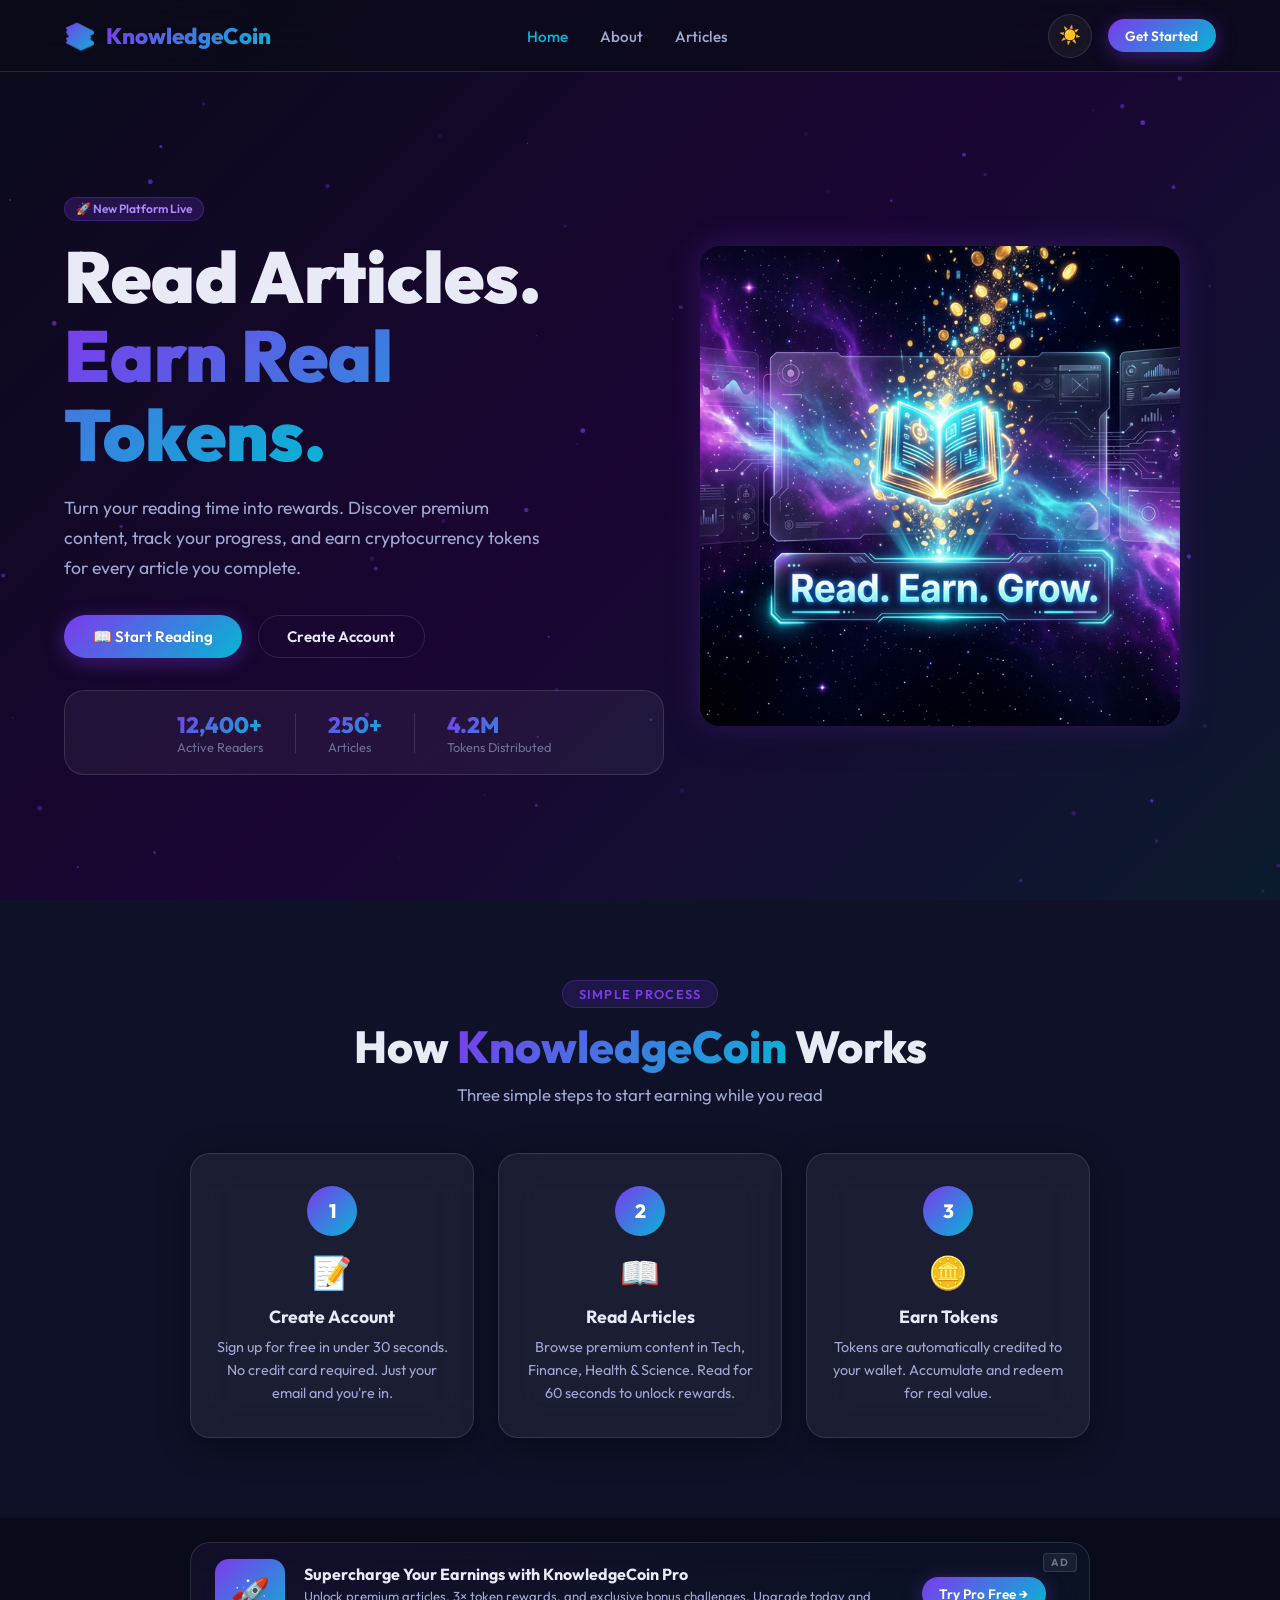
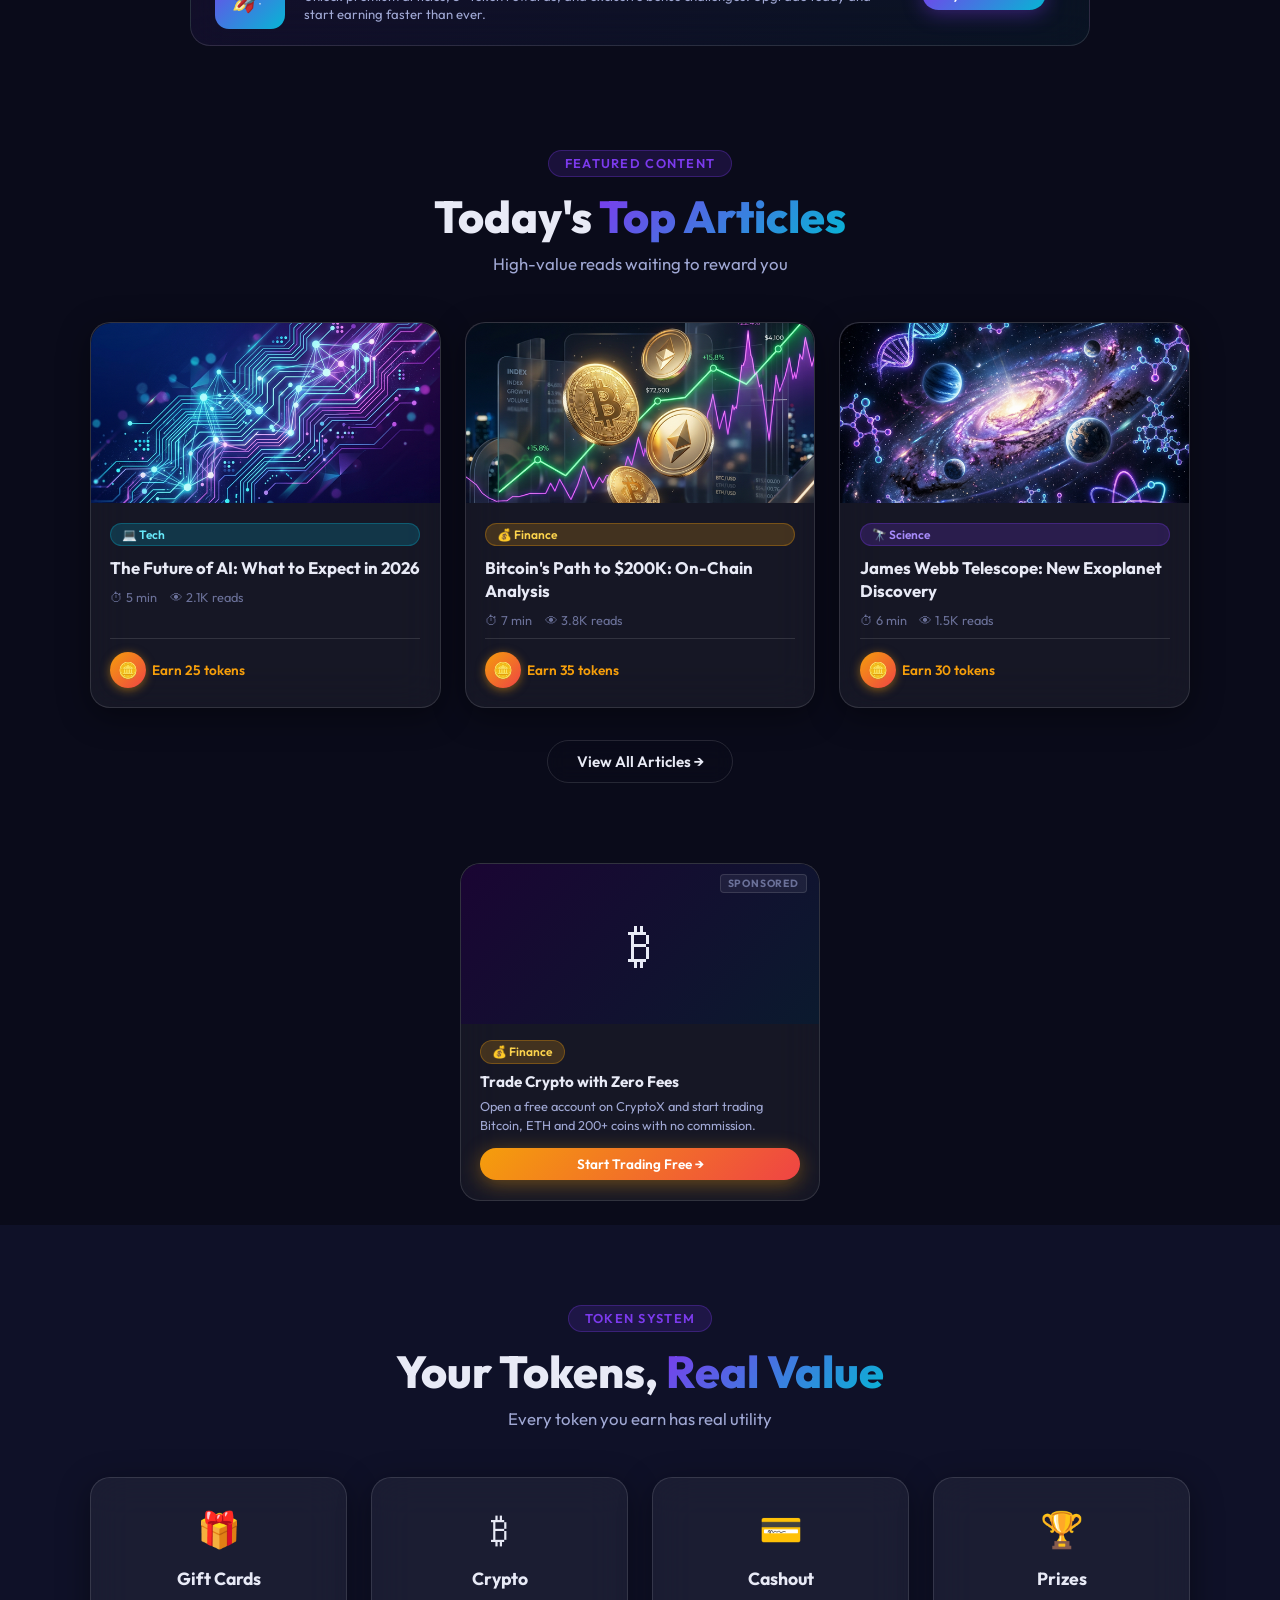
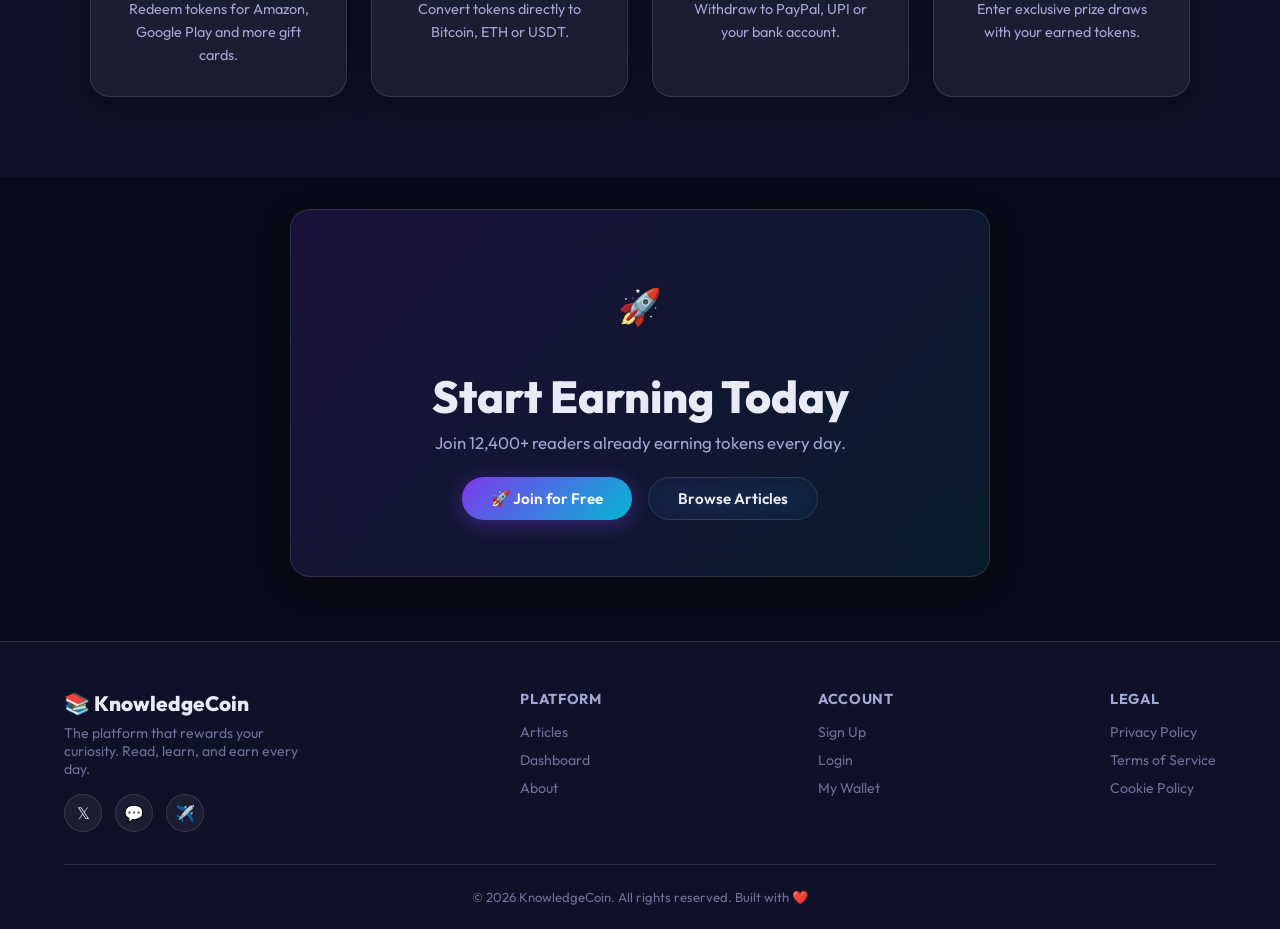
==== commit 43344ce8: "Update AdSense Publisher ID to real ID" ====
--- a/index.html
+++ b/index.html
@@ -8,7 +8,7 @@
   <link rel="stylesheet" href="style.css" />
   <script src="js/theme.js"></script>
   <!-- Google AdSense Auto-Ads (Replace ca-pub with yours) -->
-  <script async src="https://pagead2.googlesyndication.com/pagead/js/adsbygoogle.js?client=ca-pub-XXXXXXXXXXXXXXXX" crossorigin="anonymous"></script>
+  <script async src="https://pagead2.googlesyndication.com/pagead/js/adsbygoogle.js?client=ca-pub-2076054588317705" crossorigin="anonymous"></script>
 </head>
 <body>
 
@@ -122,7 +122,7 @@
     <!-- Real AdSense Slot -->
     <ins class="adsbygoogle"
          style="display:block"
-         data-ad-client="ca-pub-XXXXXXXXXXXXXXXX"
+         data-ad-client="ca-pub-2076054588317705"
          data-ad-slot="XXXXXXXXXX"
          data-ad-format="auto"
          data-full-width-responsive="true"></ins>
@@ -187,7 +187,7 @@
     <!-- Real AdSense Slot -->
     <ins class="adsbygoogle"
          style="display:block"
-         data-ad-client="ca-pub-XXXXXXXXXXXXXXXX"
+         data-ad-client="ca-pub-2076054588317705"
          data-ad-slot="YYYYYYYYYY"
          data-ad-format="rectangle"></ins>
     <script>
@@ -294,7 +294,7 @@
   <!-- Real AdSense Slot -->
   <ins class="adsbygoogle"
        style="display:inline-block;width:320px;height:50px"
-       data-ad-client="ca-pub-XXXXXXXXXXXXXXXX"
+       data-ad-client="ca-pub-2076054588317705"
        data-ad-slot="ZZZZZZZZZZ"></ins>
   <script>
        (adsbygoogle = window.adsbygoogle || []).push({});
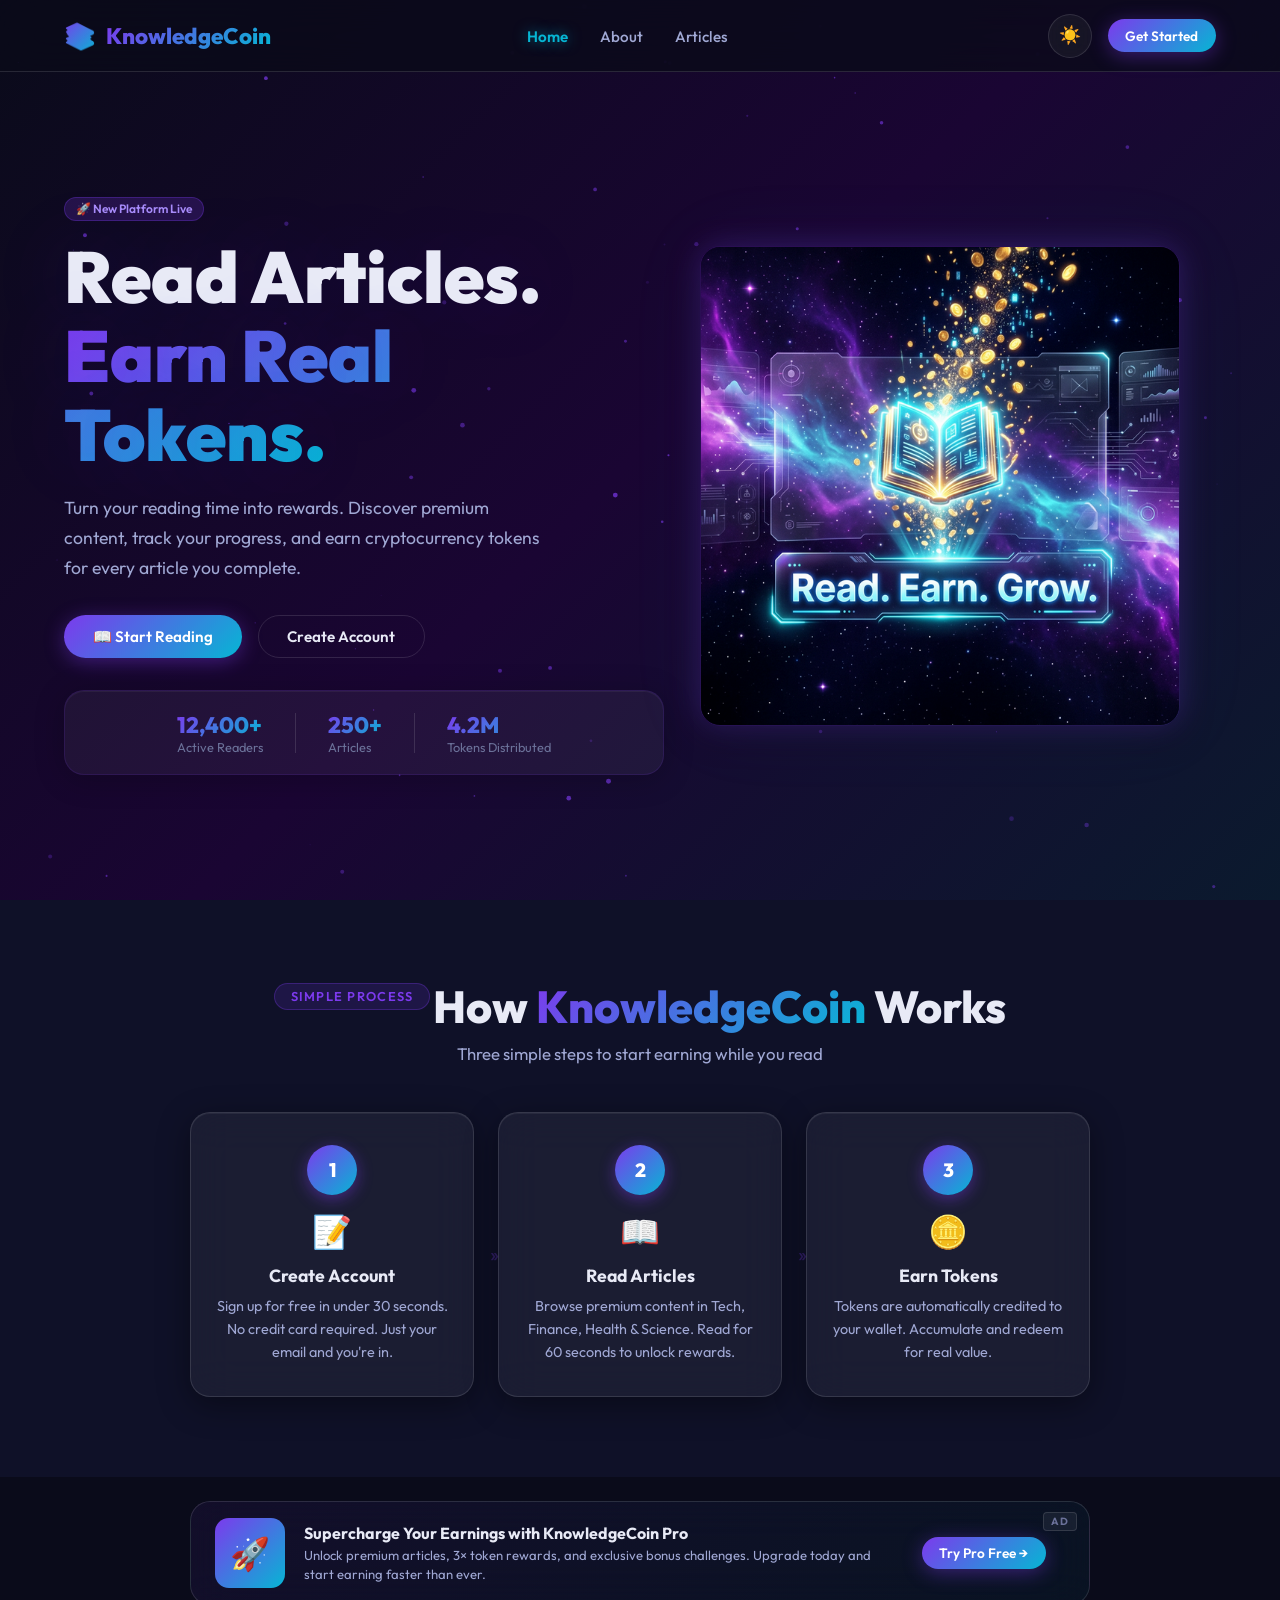
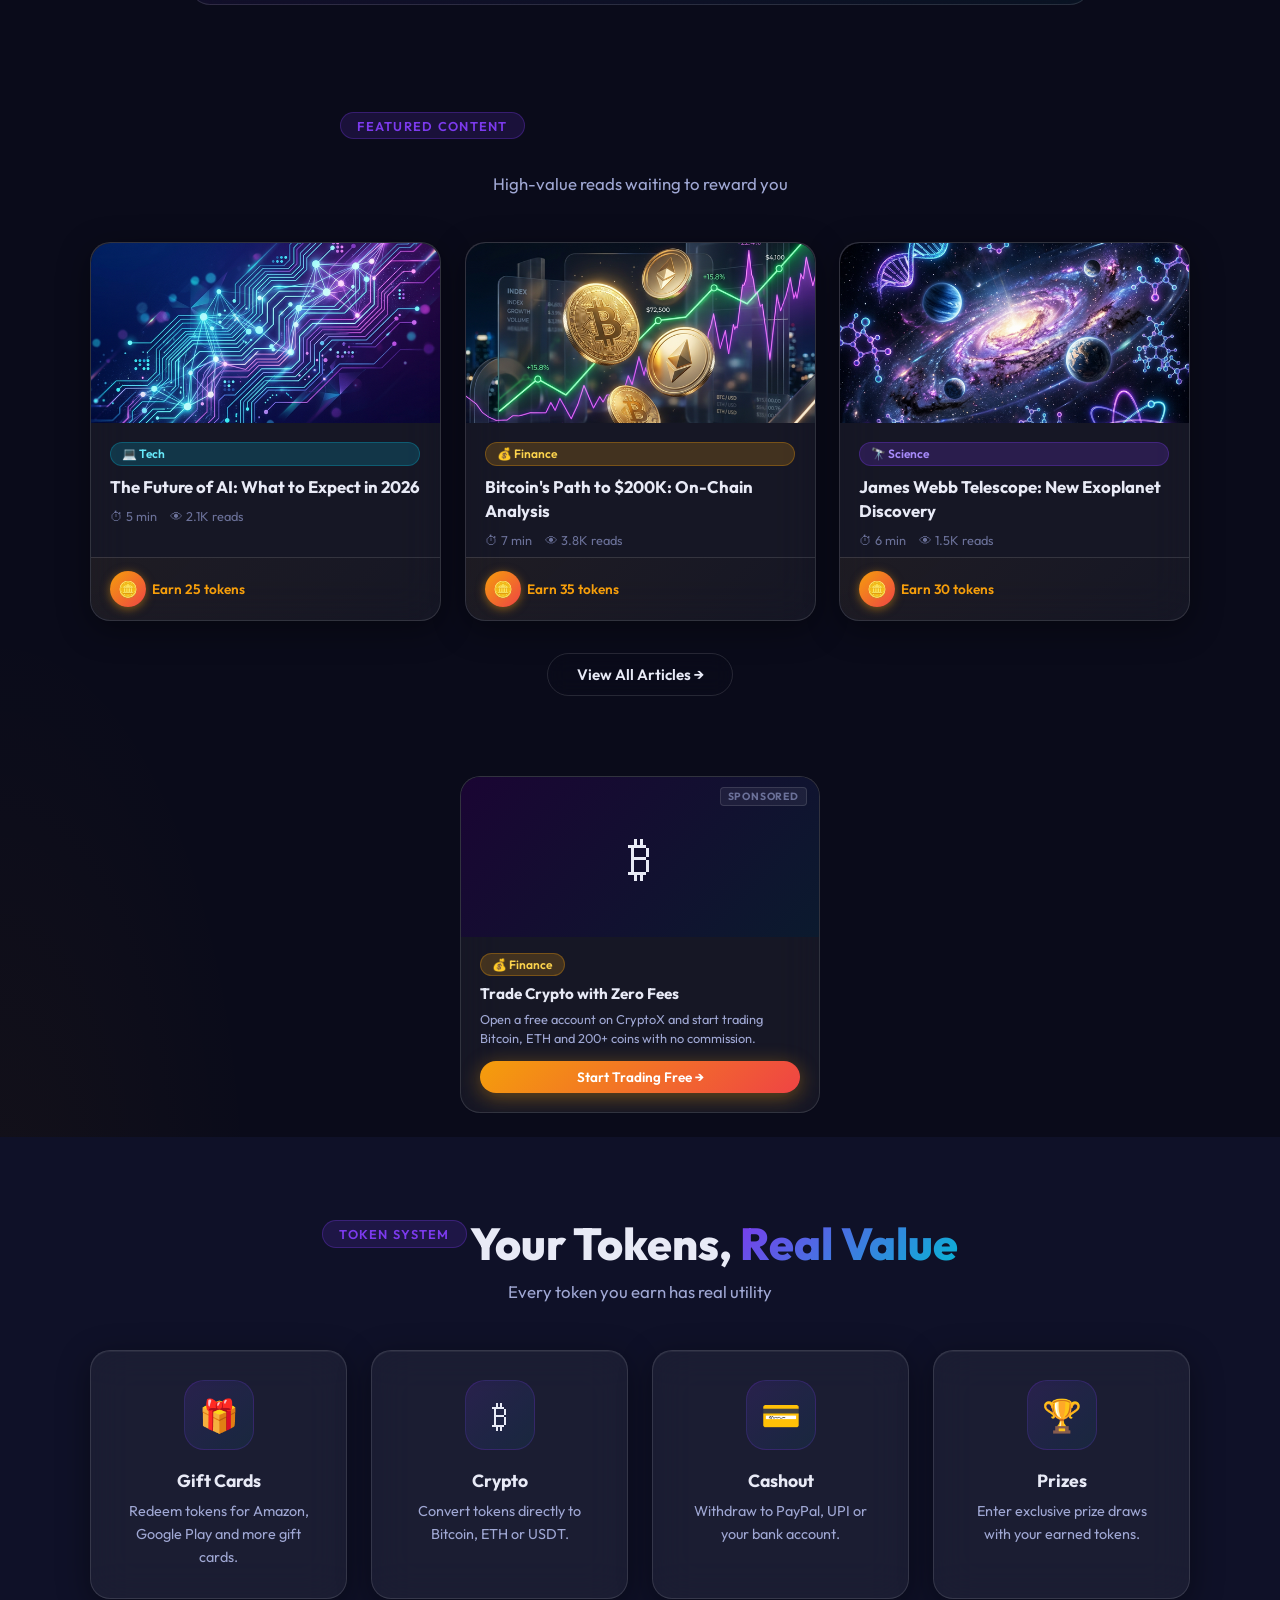
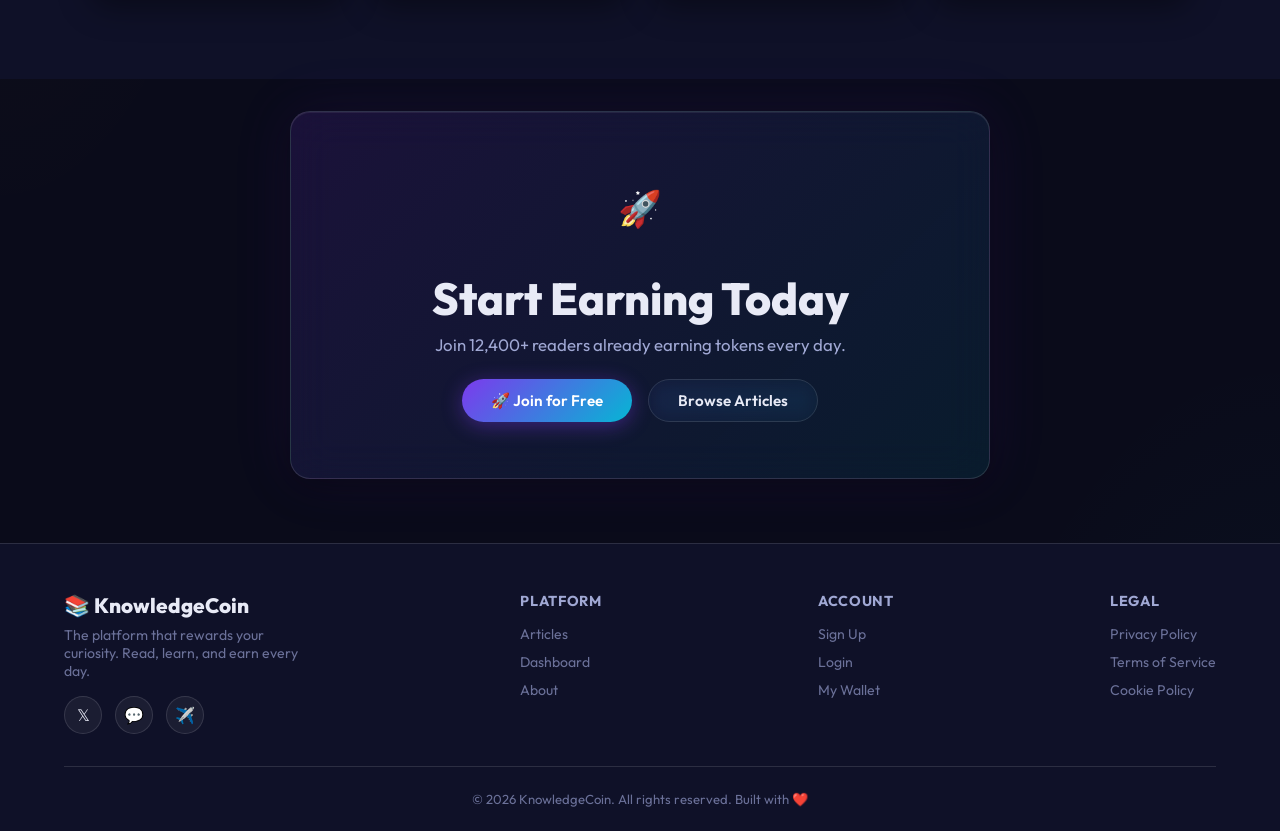
==== commit a639a977: "Enhance UI with interactive effects across pages" ====
--- a/index.html
+++ b/index.html
@@ -338,5 +338,6 @@
 }
 drawParticles();
 </script>
+<script src="js/ui.js"></script>
 </body>
 </html>
--- a/style.css
+++ b/style.css
@@ -628,3 +628,452 @@
   .ad-leaderboard .ad-cta { width: 100%; }
   .ad-leaderboard .ad-cta .btn { width: 100%; justify-content: center; }
 }
+
+/* ═══════════════════════════════════════════════════════════
+   UI ENHANCEMENTS — Premium Interactive Layer
+   ═══════════════════════════════════════════════════════════ */
+
+/* ─── 1. DEEP BACKGROUND GRADIENTS ─────────────────────── */
+body {
+  background-image:
+    radial-gradient(ellipse 80% 50% at 50% -10%, rgba(124,58,237,0.12) 0%, transparent 60%),
+    radial-gradient(ellipse 55% 40% at 100% 110%, rgba(6,182,212,0.07) 0%, transparent 55%),
+    radial-gradient(ellipse 40% 30% at 0% 70%, rgba(245,158,11,0.04) 0%, transparent 50%);
+}
+[data-theme="light"] body {
+  background-image:
+    radial-gradient(ellipse 80% 50% at 50% -10%, rgba(124,58,237,0.07) 0%, transparent 60%),
+    radial-gradient(ellipse 55% 40% at 100% 110%, rgba(6,182,212,0.04) 0%, transparent 55%);
+}
+
+/* ─── 2. NAV SCROLLED STATE ─────────────────────────────── */
+.nav.scrolled {
+  background: rgba(6,7,18,0.98) !important;
+  border-bottom-color: rgba(124,58,237,0.18) !important;
+  box-shadow: 0 4px 40px rgba(0,0,0,0.55), 0 1px 0 rgba(124,58,237,0.12) !important;
+}
+[data-theme="light"] .nav.scrolled {
+  background: rgba(235,238,255,0.98) !important;
+  box-shadow: 0 4px 30px rgba(124,58,237,0.1), 0 1px 0 rgba(124,58,237,0.1) !important;
+}
+
+/* ─── 3. GLASS CARD ENHANCED ────────────────────────────── */
+.glass-card {
+  will-change: transform;
+  box-shadow: var(--shadow-card), inset 0 1px 0 rgba(255,255,255,0.06);
+  transition: transform var(--transition), box-shadow var(--transition), border-color var(--transition);
+}
+.glass-card:hover {
+  transform: translateY(-6px);
+  border-color: rgba(124,58,237,0.28);
+  box-shadow:
+    0 24px 60px rgba(0,0,0,0.4),
+    0 0 0 1px rgba(124,58,237,0.2),
+    0 0 40px rgba(124,58,237,0.08),
+    inset 0 1px 0 rgba(255,255,255,0.1);
+}
+
+/* ─── 4. ARTICLE CARD ────────────────────────────────────── */
+.article-card:hover {
+  transform: translateY(-10px) scale(1.015);
+  border-color: rgba(124,58,237,0.3);
+  box-shadow:
+    0 30px 64px rgba(124,58,237,0.22),
+    0 0 0 1px rgba(124,58,237,0.22),
+    inset 0 1px 0 rgba(255,255,255,0.1);
+}
+.article-card:hover .card-img { transform: scale(1.08); }
+
+/* ─── 5. BUTTON SHINE + RIPPLE ──────────────────────────── */
+.btn { position: relative; overflow: hidden; isolation: isolate; }
+.btn::after {
+  content: '';
+  position: absolute;
+  top: 0; left: -130%;
+  width: 75%; height: 100%;
+  background: linear-gradient(90deg, transparent, rgba(255,255,255,0.22), transparent);
+  transform: skewX(-18deg);
+  transition: left 0.55s ease;
+  pointer-events: none;
+}
+.btn:hover::after { left: 155%; }
+.btn-primary:active { transform: scale(0.97); }
+.btn-gold:active    { transform: scale(0.97); }
+.btn-ripple-el {
+  position: absolute; border-radius: 50%;
+  background: rgba(255,255,255,0.28);
+  transform: scale(0); pointer-events: none;
+  animation: btn-ripple 0.65s ease-out forwards;
+}
+@keyframes btn-ripple { to { transform: scale(5); opacity: 0; } }
+
+/* ─── 6. STEP NUMBER PULSE RING ──────────────────────────── */
+.step-num {
+  animation: step-ring 2.8s ease-in-out infinite;
+  box-shadow: 0 4px 16px rgba(124,58,237,0.45);
+}
+@keyframes step-ring {
+  0%   { box-shadow: 0 4px 16px rgba(124,58,237,0.45), 0 0 0 0   rgba(124,58,237,0.5); }
+  60%  { box-shadow: 0 4px 16px rgba(124,58,237,0.3),  0 0 0 14px rgba(124,58,237,0); }
+  100% { box-shadow: 0 4px 16px rgba(124,58,237,0.45), 0 0 0 0   rgba(124,58,237,0); }
+}
+.step-icon {
+  display: inline-block;
+  transition: transform 0.45s cubic-bezier(0.34, 1.56, 0.64, 1);
+}
+.step-card:hover .step-icon { transform: scale(1.32) rotate(-10deg); }
+
+/* ─── 7. FEATURE ICON BOX ───────────────────────────────── */
+.feature-icon {
+  display: inline-flex; align-items: center; justify-content: center;
+  width: 70px; height: 70px; border-radius: 20px;
+  background: linear-gradient(135deg, rgba(124,58,237,0.14), rgba(6,182,212,0.08));
+  border: 1px solid rgba(124,58,237,0.2);
+  font-size: 2rem;
+  transition: transform 0.45s cubic-bezier(0.34, 1.56, 0.64, 1), box-shadow 0.3s ease, background 0.3s ease;
+  margin-bottom: 1.2rem;
+}
+.feature-card:hover .feature-icon {
+  transform: translateY(-7px) scale(1.12) rotate(4deg);
+  box-shadow: 0 14px 30px rgba(124,58,237,0.32);
+  background: linear-gradient(135deg, rgba(124,58,237,0.24), rgba(6,182,212,0.14));
+  border-color: rgba(124,58,237,0.38);
+}
+
+/* ─── 8. STATS BAR VALUES GRADIENT ──────────────────────── */
+.stat-val {
+  background: var(--gradient-btn);
+  -webkit-background-clip: text; -webkit-text-fill-color: transparent; background-clip: text;
+}
+.stats-bar {
+  box-shadow: 0 4px 30px rgba(0,0,0,0.22), inset 0 1px 0 rgba(255,255,255,0.05);
+  border-color: rgba(124,58,237,0.14);
+}
+
+/* ─── 9. WALLET CARD WATERMARK ───────────────────────────── */
+.wallet-card { position: relative; overflow: hidden; }
+.wallet-card::after {
+  content: '🪙';
+  position: absolute; right: -18px; bottom: -16px;
+  font-size: 7.5rem; opacity: 0.04;
+  transform: rotate(-16deg); pointer-events: none; user-select: none;
+}
+.wallet-balance { text-shadow: 0 0 40px rgba(124,58,237,0.3); }
+
+/* ─── 10. DASHBOARD STAT CARD TOP BAR ───────────────────── */
+.dash-stat-card { position: relative; overflow: hidden; }
+.dash-stat-card::before {
+  content: '';
+  position: absolute; top: 0; left: 0; right: 0; height: 3px;
+  background: var(--gradient-btn);
+  transform: scaleX(0); transform-origin: left;
+  transition: transform 0.45s cubic-bezier(0.4, 0, 0.2, 1);
+}
+.dash-stat-card:nth-child(2)::before { background: linear-gradient(90deg, #06b6d4, #10b981); }
+.dash-stat-card:nth-child(3)::before { background: linear-gradient(90deg, #f97316, #f59e0b); }
+.dash-stat-card:nth-child(4)::before { background: var(--gradient-gold); }
+.dash-stat-card:hover::before { transform: scaleX(1); }
+
+/* ─── 11. ACTIVITY ITEM LEFT ACCENT ─────────────────────── */
+.activity-item {
+  position: relative; overflow: hidden;
+  transition: transform var(--transition), background var(--transition), border-color var(--transition);
+}
+.activity-item::before {
+  content: '';
+  position: absolute; left: 0; top: 0; bottom: 0; width: 3px;
+  background: var(--gradient-btn);
+  transform: scaleY(0); transform-origin: top;
+  transition: transform 0.3s ease;
+}
+.activity-item:hover {
+  transform: translateX(6px);
+  background: rgba(124,58,237,0.07) !important;
+  border-color: rgba(124,58,237,0.2) !important;
+}
+.activity-item:hover::before { transform: scaleY(1); }
+
+/* ─── 12. PROGRESS BAR ANIMATED FLOW ────────────────────── */
+.progress-fill {
+  background: linear-gradient(90deg, #7c3aed, #06b6d4, #10b981, #7c3aed);
+  background-size: 300% 100%;
+  animation: progress-flow 3.5s linear infinite;
+}
+@keyframes progress-flow { 0% { background-position: 100% 0; } 100% { background-position: 0% 0; } }
+
+/* ─── 13. BADGE GLOW ON HOVER ────────────────────────────── */
+.badge { transition: transform 0.2s ease, box-shadow 0.2s ease; cursor: default; }
+.badge-purple:hover { transform: scale(1.06); box-shadow: 0 0 14px rgba(124,58,237,0.5); }
+.badge-cyan:hover   { transform: scale(1.06); box-shadow: 0 0 14px rgba(6,182,212,0.5);  }
+.badge-gold:hover   { transform: scale(1.06); box-shadow: 0 0 14px rgba(245,158,11,0.5); }
+.badge-green:hover  { transform: scale(1.06); box-shadow: 0 0 14px rgba(16,185,129,0.5); }
+
+/* ─── 14. SOCIAL BUTTON ENHANCED ────────────────────────── */
+.social-btn:hover {
+  background: var(--gradient-btn) !important;
+  border-color: transparent !important;
+  transform: translateY(-5px) scale(1.14);
+  box-shadow: 0 8px 22px rgba(124,58,237,0.4);
+}
+
+/* ─── 15. SEARCH INPUT EXPAND ───────────────────────────── */
+.search-input { transition: width 0.35s ease, border-color var(--transition), box-shadow 0.3s ease; }
+.search-input:focus {
+  width: 300px;
+  box-shadow: 0 0 0 3px rgba(6,182,212,0.15), 0 4px 20px rgba(6,182,212,0.1);
+}
+
+/* ─── 16. FILTER CHIP HOVER ──────────────────────────────── */
+.filter-chip:hover:not(.active) {
+  background: rgba(124,58,237,0.12);
+  border-color: rgba(124,58,237,0.4);
+  color: var(--text-primary);
+}
+
+/* ─── 17. FORM INPUT GLOW ───────────────────────────────── */
+.form-input:hover { background: rgba(255,255,255,0.08); border-color: rgba(255,255,255,0.2); }
+.form-input:focus { background: rgba(124,58,237,0.05); }
+
+/* ─── 18. READER META PILLS ──────────────────────────────── */
+.reader-meta span {
+  padding: 0.3rem 0.8rem;
+  background: var(--bg-card);
+  border: 1px solid var(--border-glass);
+  border-radius: 20px; font-size: 0.82rem;
+  transition: all 0.22s ease;
+}
+.reader-meta span:hover { border-color: var(--accent-cyan); color: var(--accent-cyan); }
+
+/* ─── 19. READING PROGRESS RAINBOW BAR ──────────────────── */
+#reading-progress-bar {
+  background: linear-gradient(90deg, #7c3aed, #06b6d4, #10b981, #f59e0b, #ef4444, #7c3aed);
+  background-size: 300% 100%;
+  animation: rainbow-bar 4s linear infinite;
+  box-shadow: 0 0 8px rgba(124,58,237,0.55);
+  height: 3px;
+}
+@keyframes rainbow-bar { 0% { background-position: 0% 0; } 100% { background-position: 300% 0; } }
+
+/* ─── 20. READER BODY ENHANCED ───────────────────────────── */
+.reader-body { line-height: 1.95; }
+.reader-body p { font-size: 1.05rem; }
+.reader-body p:first-of-type::first-letter {
+  font-size: 3.4rem; font-weight: 900;
+  float: left; line-height: 0.78; margin: 0.06em 0.12em 0 0;
+  background: var(--gradient-btn); -webkit-background-clip: text;
+  -webkit-text-fill-color: transparent; background-clip: text;
+}
+.reader-body h2 {
+  background: linear-gradient(135deg, #a78bfa, #67e8f9);
+  -webkit-background-clip: text; -webkit-text-fill-color: transparent; background-clip: text;
+  font-size: 1.5rem; letter-spacing: -0.02em;
+}
+
+/* ─── 21. READER TOOLBAR BREATHING GLOW ─────────────────── */
+.reader-toolbar {
+  animation: toolbar-breathe 4s ease-in-out infinite;
+}
+@keyframes toolbar-breathe {
+  0%, 100% { box-shadow: 0 8px 40px rgba(124,58,237,0.25), 0 0 0 1px rgba(124,58,237,0.12); }
+  50%       { box-shadow: 0 8px 50px rgba(124,58,237,0.45), 0 0 0 1px rgba(124,58,237,0.3); }
+}
+
+/* ─── 22. COIN 3D SPIN ─────────────────────────────────────── */
+@keyframes spin-coin-3d {
+  0%   { transform: rotateY(0deg)   scale(1); }
+  25%  { transform: rotateY(90deg)  scale(0.85); }
+  50%  { transform: rotateY(180deg) scale(1); }
+  75%  { transform: rotateY(270deg) scale(0.85); }
+  100% { transform: rotateY(360deg) scale(1); }
+}
+.spin-coin { animation: spin-coin-3d 3.2s linear infinite; }
+
+/* ─── 23. DIVIDER GRADIENT ───────────────────────────────── */
+.divider {
+  background: linear-gradient(90deg, transparent, rgba(124,58,237,0.4), rgba(6,182,212,0.3), transparent);
+  height: 1px;
+}
+
+/* ─── 24. SECTION LABEL SHINE ───────────────────────────── */
+.section-label { position: relative; overflow: hidden; isolation: isolate; }
+.section-label::before {
+  content: '';
+  position: absolute; inset: 0;
+  background: linear-gradient(90deg, transparent, rgba(167,139,250,0.35), transparent);
+  transform: translateX(-100%);
+  animation: label-shine 3.5s ease-in-out infinite;
+  border-radius: inherit;
+}
+@keyframes label-shine {
+  0%, 55%, 100% { transform: translateX(-110%); }
+  35% { transform: translateX(110%); }
+}
+
+/* ─── 25. HERO DEPTH ─────────────────────────────────────── */
+.hero-content h1 { text-shadow: 0 0 80px rgba(124,58,237,0.18); }
+.hero-img-wrap {
+  border: 1px solid rgba(124,58,237,0.18);
+  box-shadow: var(--shadow-glow), var(--shadow-card), 0 0 80px rgba(6,182,212,0.07);
+}
+
+/* ─── 26. ACTIVE NAV GLOW ────────────────────────────────── */
+.nav-links a.active {
+  text-shadow: 0 0 14px rgba(6,182,212,0.65);
+  font-weight: 600;
+}
+
+/* ─── 27. LOGO PULSE ─────────────────────────────────────── */
+.nav-brand .logo-icon {
+  display: inline-block;
+  animation: logo-pulse 4.5s ease-in-out infinite;
+  transform-origin: center;
+}
+@keyframes logo-pulse {
+  0%, 100% { transform: scale(1) rotate(0deg); }
+  30%       { transform: scale(1.08) rotate(-4deg); }
+  70%       { transform: scale(1.08) rotate(4deg); }
+}
+
+/* ─── 28. SCROLL REVEAL CLASSES ──────────────────────────── */
+.reveal {
+  opacity: 0;
+  transform: translateY(30px);
+  transition: opacity 0.75s cubic-bezier(0.4,0,0.2,1), transform 0.75s cubic-bezier(0.4,0,0.2,1);
+}
+.reveal.visible { opacity: 1; transform: none; }
+.reveal-delay-1 { transition-delay: 0.1s !important; }
+.reveal-delay-2 { transition-delay: 0.2s !important; }
+.reveal-delay-3 { transition-delay: 0.3s !important; }
+.reveal-delay-4 { transition-delay: 0.4s !important; }
+
+/* ─── 29. POINTS POPUP ENHANCED ─────────────────────────── */
+.points-popup {
+  font-size: 1.1rem;
+  box-shadow: 0 4px 30px rgba(245,158,11,0.65), 0 0 0 1px rgba(245,158,11,0.3);
+  letter-spacing: 0.02em;
+}
+
+/* ─── 30. FOOTER SOCIAL ENHANCED ────────────────────────── */
+.footer-social .social-btn:hover {
+  background: var(--gradient-btn) !important;
+  border-color: transparent !important;
+  box-shadow: 0 5px 18px rgba(124,58,237,0.4);
+  transform: translateY(-5px) scale(1.16);
+}
+
+/* ─── 31. AUTH BOX GLOW ──────────────────────────────────── */
+.auth-box {
+  box-shadow: 0 32px 80px rgba(0,0,0,0.5), 0 0 0 1px rgba(124,58,237,0.15), 0 0 60px rgba(124,58,237,0.07);
+}
+.auth-box:hover {
+  box-shadow: 0 32px 80px rgba(0,0,0,0.5), 0 0 0 1px rgba(124,58,237,0.25), 0 0 80px rgba(124,58,237,0.12);
+}
+
+/* ─── 32. TAB STRIP ENHANCED ────────────────────────────── */
+.tab-btn.active {
+  box-shadow: 0 4px 16px rgba(124,58,237,0.35);
+  letter-spacing: 0.01em;
+}
+.tab-btn:not(.active):hover {
+  color: var(--text-primary);
+  background: rgba(124,58,237,0.08);
+}
+
+/* ─── 33. CTA SECTION CARD ENHANCED ─────────────────────── */
+.section:last-of-type .glass-card,
+.glass-card[style*="linear-gradient(135deg, rgba(124,58,237"] {
+  box-shadow:
+    var(--shadow-card),
+    0 0 60px rgba(124,58,237,0.12),
+    inset 0 1px 0 rgba(255,255,255,0.07);
+}
+
+/* ─── 34. CARD REWARD AREA ───────────────────────────────── */
+.card-reward {
+  background: linear-gradient(135deg, rgba(245,158,11,0.04), transparent);
+  border-radius: 0 0 var(--radius-card) var(--radius-card);
+  margin: 0 -1.2rem -1.2rem;
+  padding: 0.8rem 1.2rem;
+}
+
+/* ─── 35. HAMBURGER ANIMATION ON OPEN ────────────────────── */
+.hamburger.active span:nth-child(1) { transform: rotate(45deg) translate(5px, 5px); }
+.hamburger.active span:nth-child(2) { opacity: 0; transform: scaleX(0); }
+.hamburger.active span:nth-child(3) { transform: rotate(-45deg) translate(5px, -5px); }
+
+/* ─── 36. SCROLLBAR ENHANCED ────────────────────────────── */
+::-webkit-scrollbar { width: 5px; }
+::-webkit-scrollbar-thumb { background: linear-gradient(180deg, var(--accent-purple), var(--accent-cyan)); }
+::-webkit-scrollbar-thumb:hover { background: var(--accent-purple); }
+
+/* ─── 37. SECTION HEADER UNDERLINE DECORATION ───────────── */
+.section-title { position: relative; display: inline-block; }
+
+/* ─── 38. ACTIVITY ICON ENHANCED ────────────────────────── */
+.activity-icon {
+  transition: transform 0.3s ease, background 0.3s ease;
+}
+.activity-item:hover .activity-icon {
+  transform: scale(1.12) rotate(-5deg);
+  background: rgba(124,58,237,0.25) !important;
+}
+
+/* ─── 39. STEP CARD CONNECTOR DOTS ──────────────────────── */
+@media (min-width: 769px) {
+  .step-card:not(:last-child)::after {
+    content: '›  ›';
+    position: absolute; right: -1.4rem; top: 50%;
+    transform: translateY(-50%);
+    font-size: 1.4rem; color: rgba(124,58,237,0.3);
+    letter-spacing: -4px;
+    pointer-events: none;
+  }
+  .step-card { position: relative; overflow: visible; }
+}
+
+/* ─── 40. HERO BADGE SHINE ───────────────────────────────── */
+.badge-purple::after {
+  content: '';
+  position: absolute; top: 0; left: -110%;
+  width: 100%; height: 100%;
+  background: linear-gradient(90deg, transparent, rgba(167,139,250,0.3), transparent);
+  animation: badge-shine 4s ease-in-out infinite;
+  border-radius: inherit;
+}
+.badge { position: relative; isolation: isolate; overflow: hidden; }
+@keyframes badge-shine { 0%, 70%, 100% { left: -110%; } 50% { left: 110%; } }
+
+/* ─── 41. LOADING SHIMMER FOR IMAGES ─────────────────────── */
+.card-img { transition: transform 0.4s ease, opacity 0.3s ease; }
+.card-img:not([src]) { background: linear-gradient(90deg, var(--bg-card) 25%, rgba(124,58,237,0.08) 50%, var(--bg-card) 75%); background-size: 200% 100%; animation: img-shimmer 1.5s infinite; }
+@keyframes img-shimmer { 0% { background-position: 200% 0; } 100% { background-position: -200% 0; } }
+
+/* ─── 42. QUICK ACTIONS BUTTONS ROW ──────────────────────── */
+.btn-outline:not(:disabled):hover {
+  transform: translateY(-2px);
+  box-shadow: 0 6px 20px rgba(6,182,212,0.15);
+}
+
+/* ─── 43. BOTTOM AD STICKY ENHANCED ─────────────────────── */
+.ad-sticky-bottom {
+  animation: slide-up-sticky 0.4s ease forwards;
+}
+@keyframes slide-up-sticky { from { transform: translateY(100%); } to { transform: translateY(0); } }
+
+/* ─── 44. FEATURE SECTION ALTERNATING BG ─────────────────── */
+.section + .section:not(:last-of-type) .glass-card:hover {
+  border-color: rgba(6,182,212,0.3);
+  box-shadow: 0 24px 60px rgba(6,182,212,0.14), 0 0 0 1px rgba(6,182,212,0.2), inset 0 1px 0 rgba(255,255,255,0.1);
+}
+
+/* ─── 45. TOKEN ECONOMY LIST CARDS ───────────────────────── */
+.glass-card[style*="display:flex;align-items:center"]:hover {
+  border-color: rgba(245,158,11,0.25);
+  box-shadow: 0 16px 40px rgba(245,158,11,0.1), 0 0 0 1px rgba(245,158,11,0.15);
+}
+
+@media (max-width: 768px) {
+  .search-input:focus { width: 100%; }
+  .step-card::after { display: none; }
+  .reader-body p:first-of-type::first-letter { font-size: 2.5rem; }
+}
